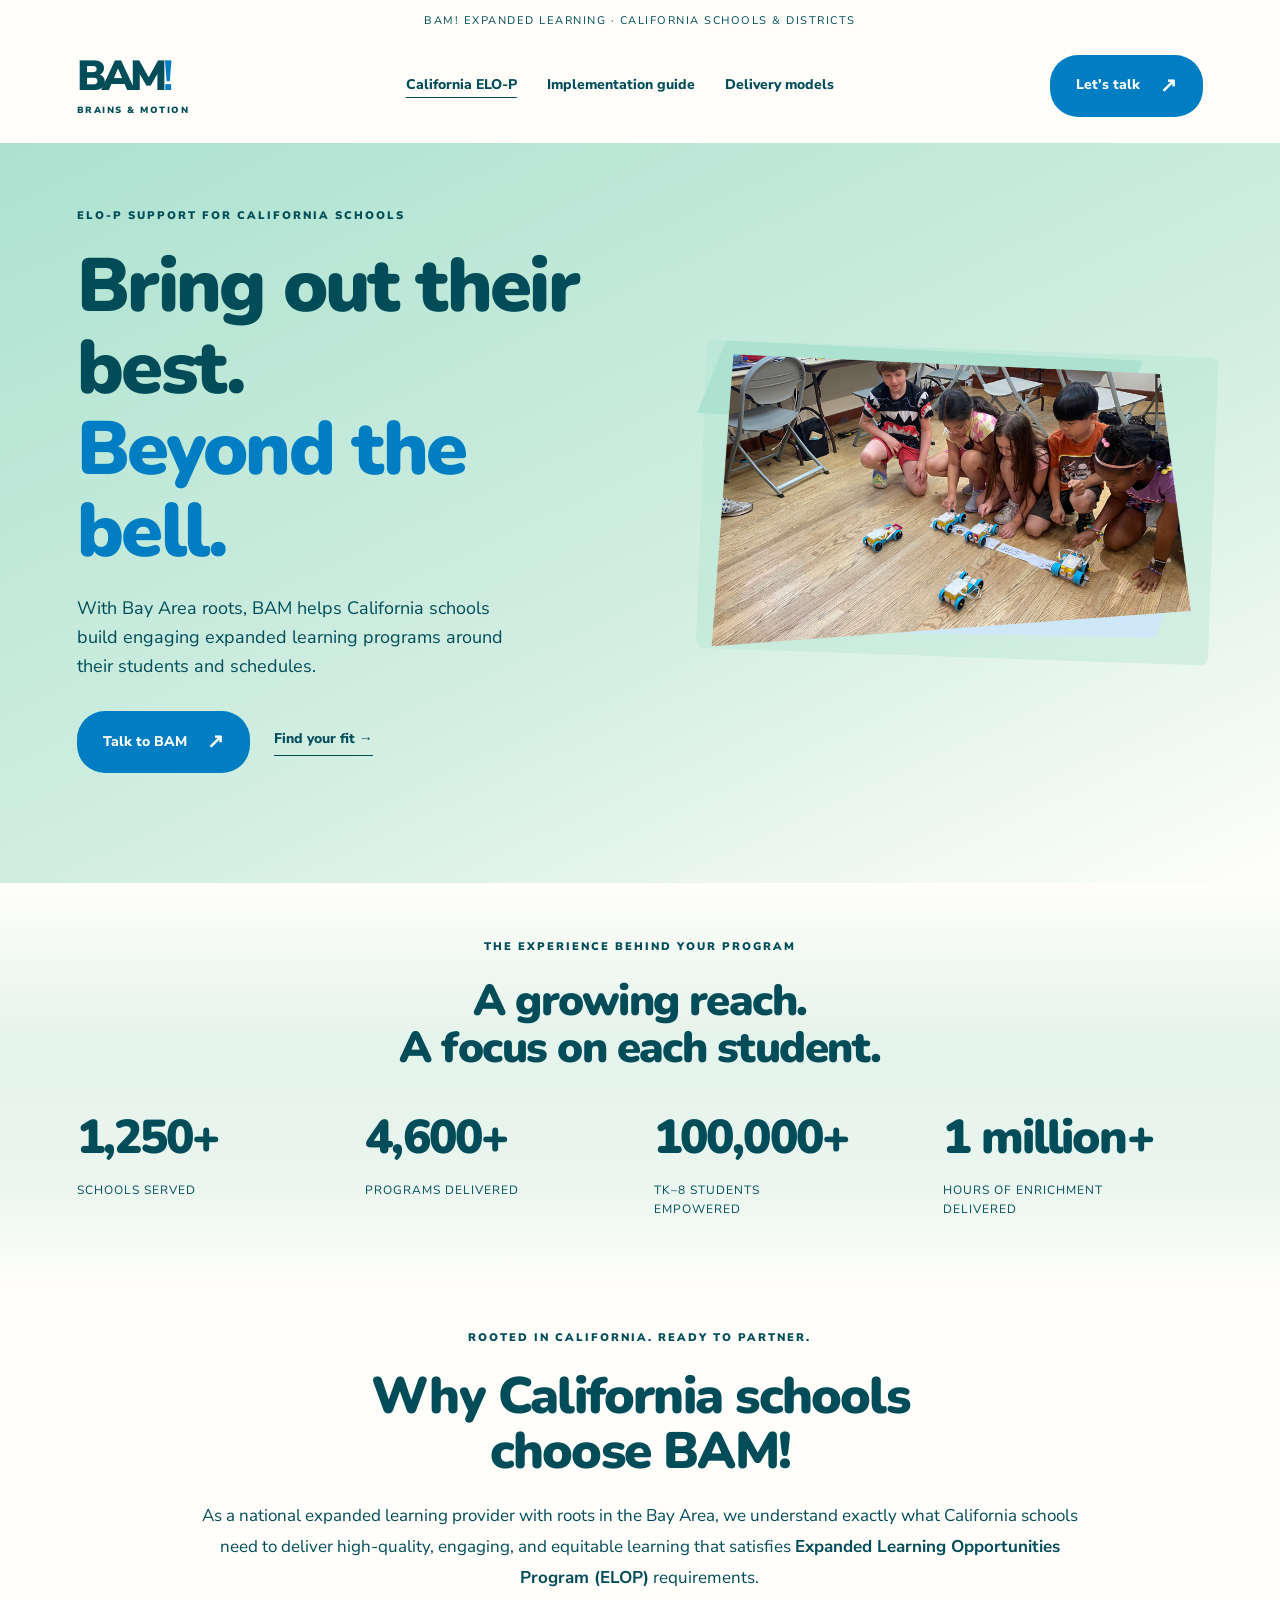
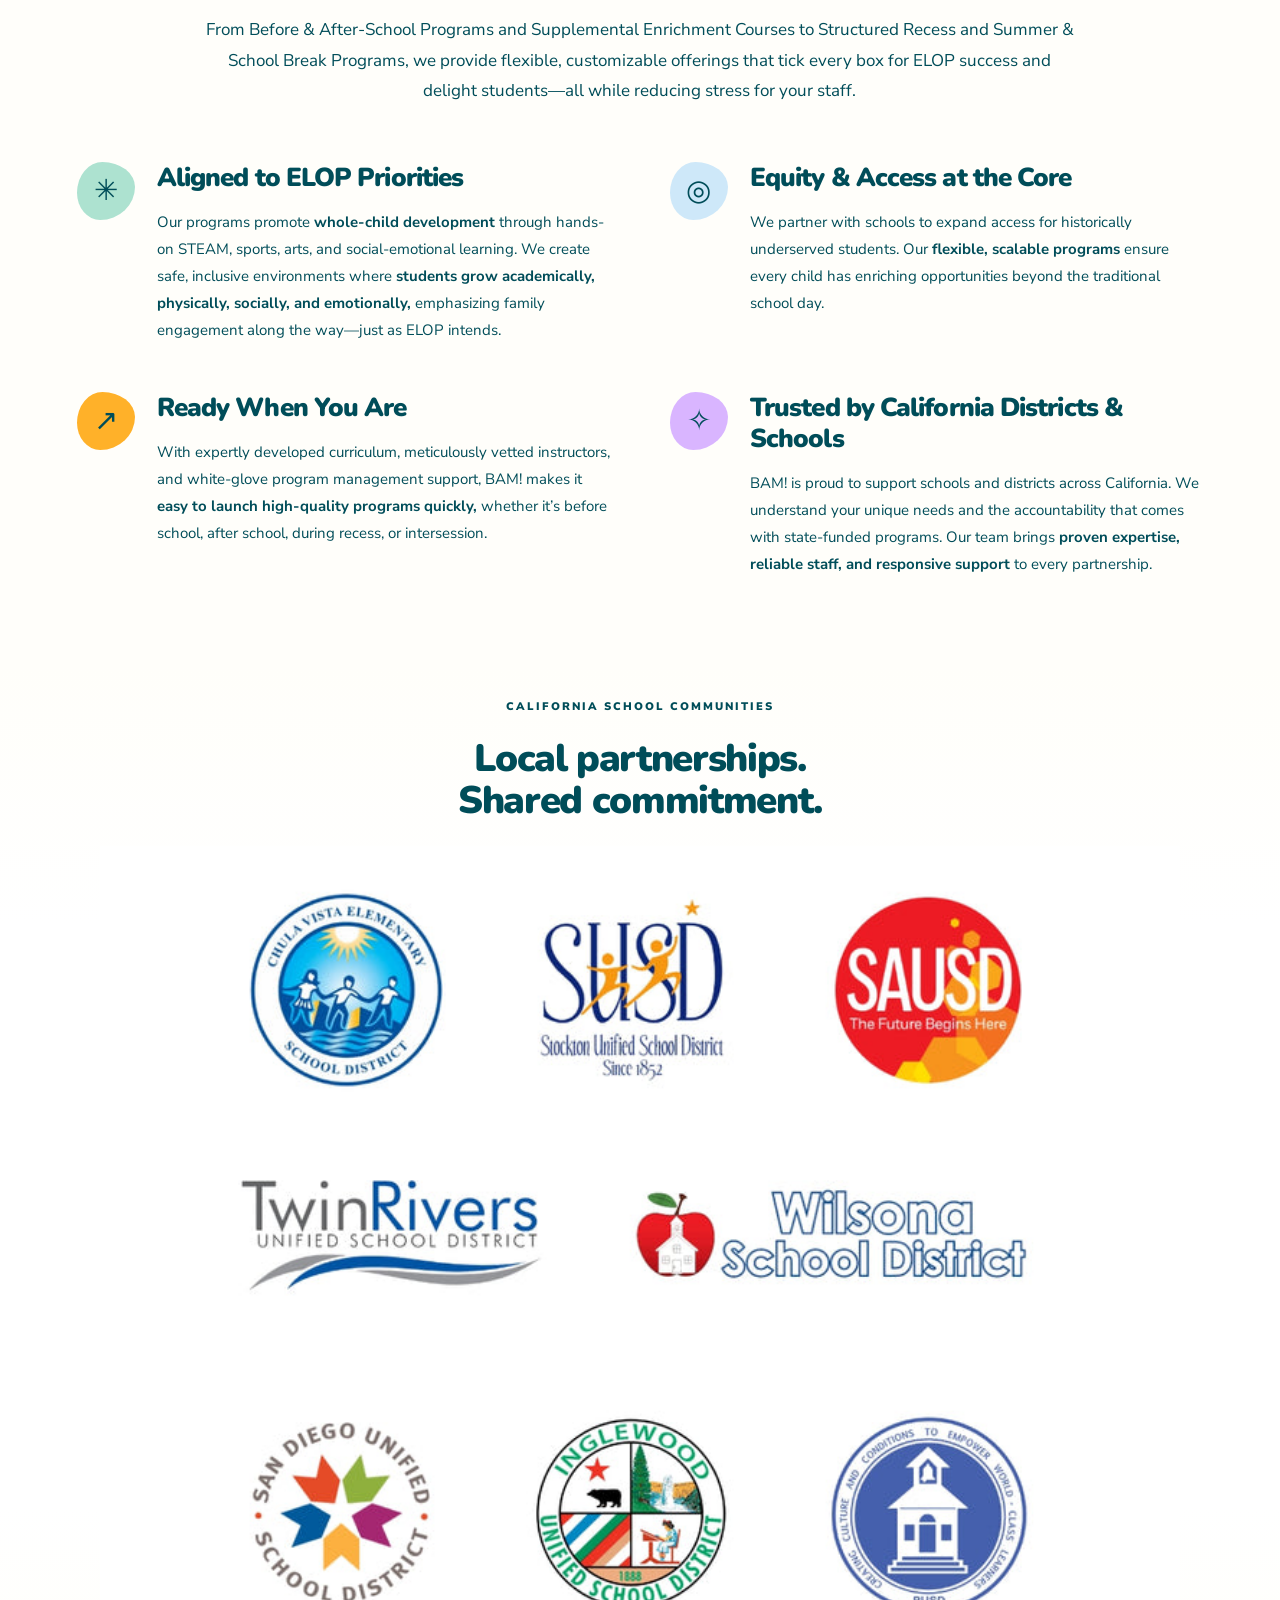
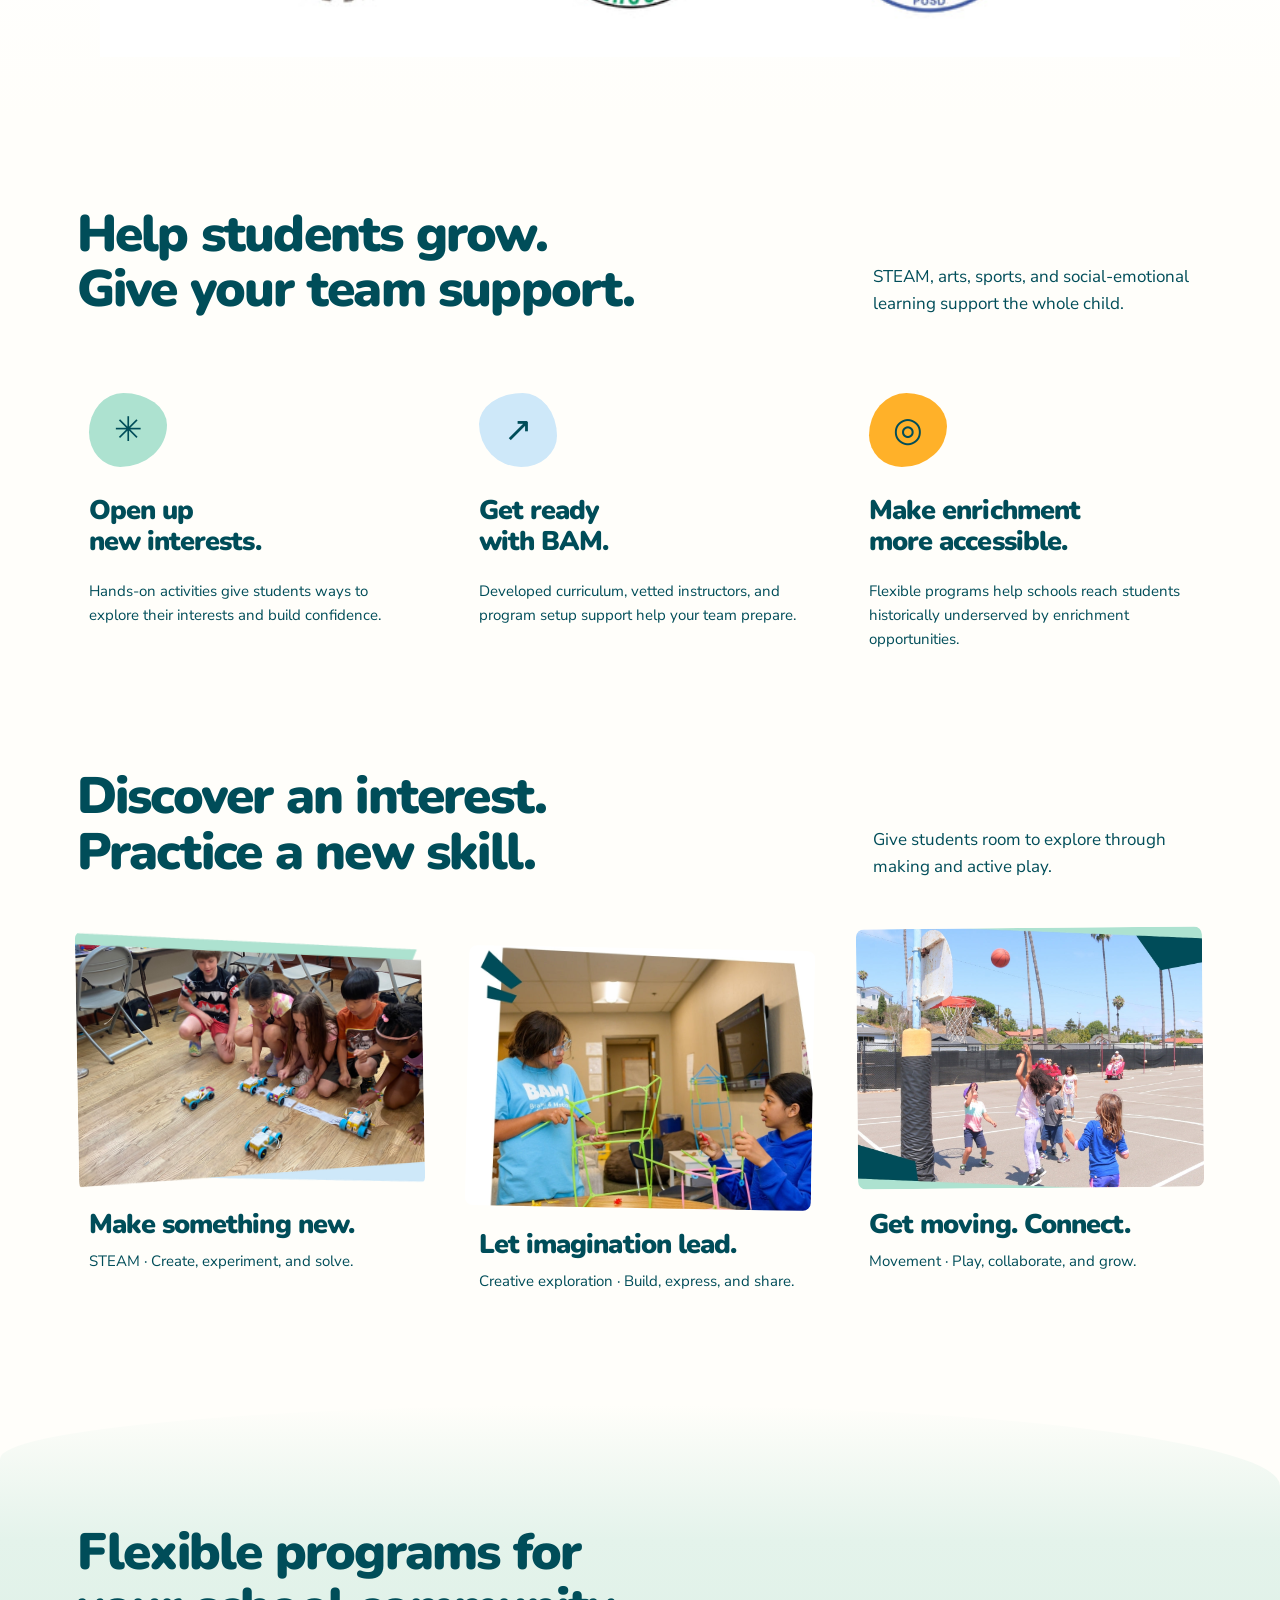
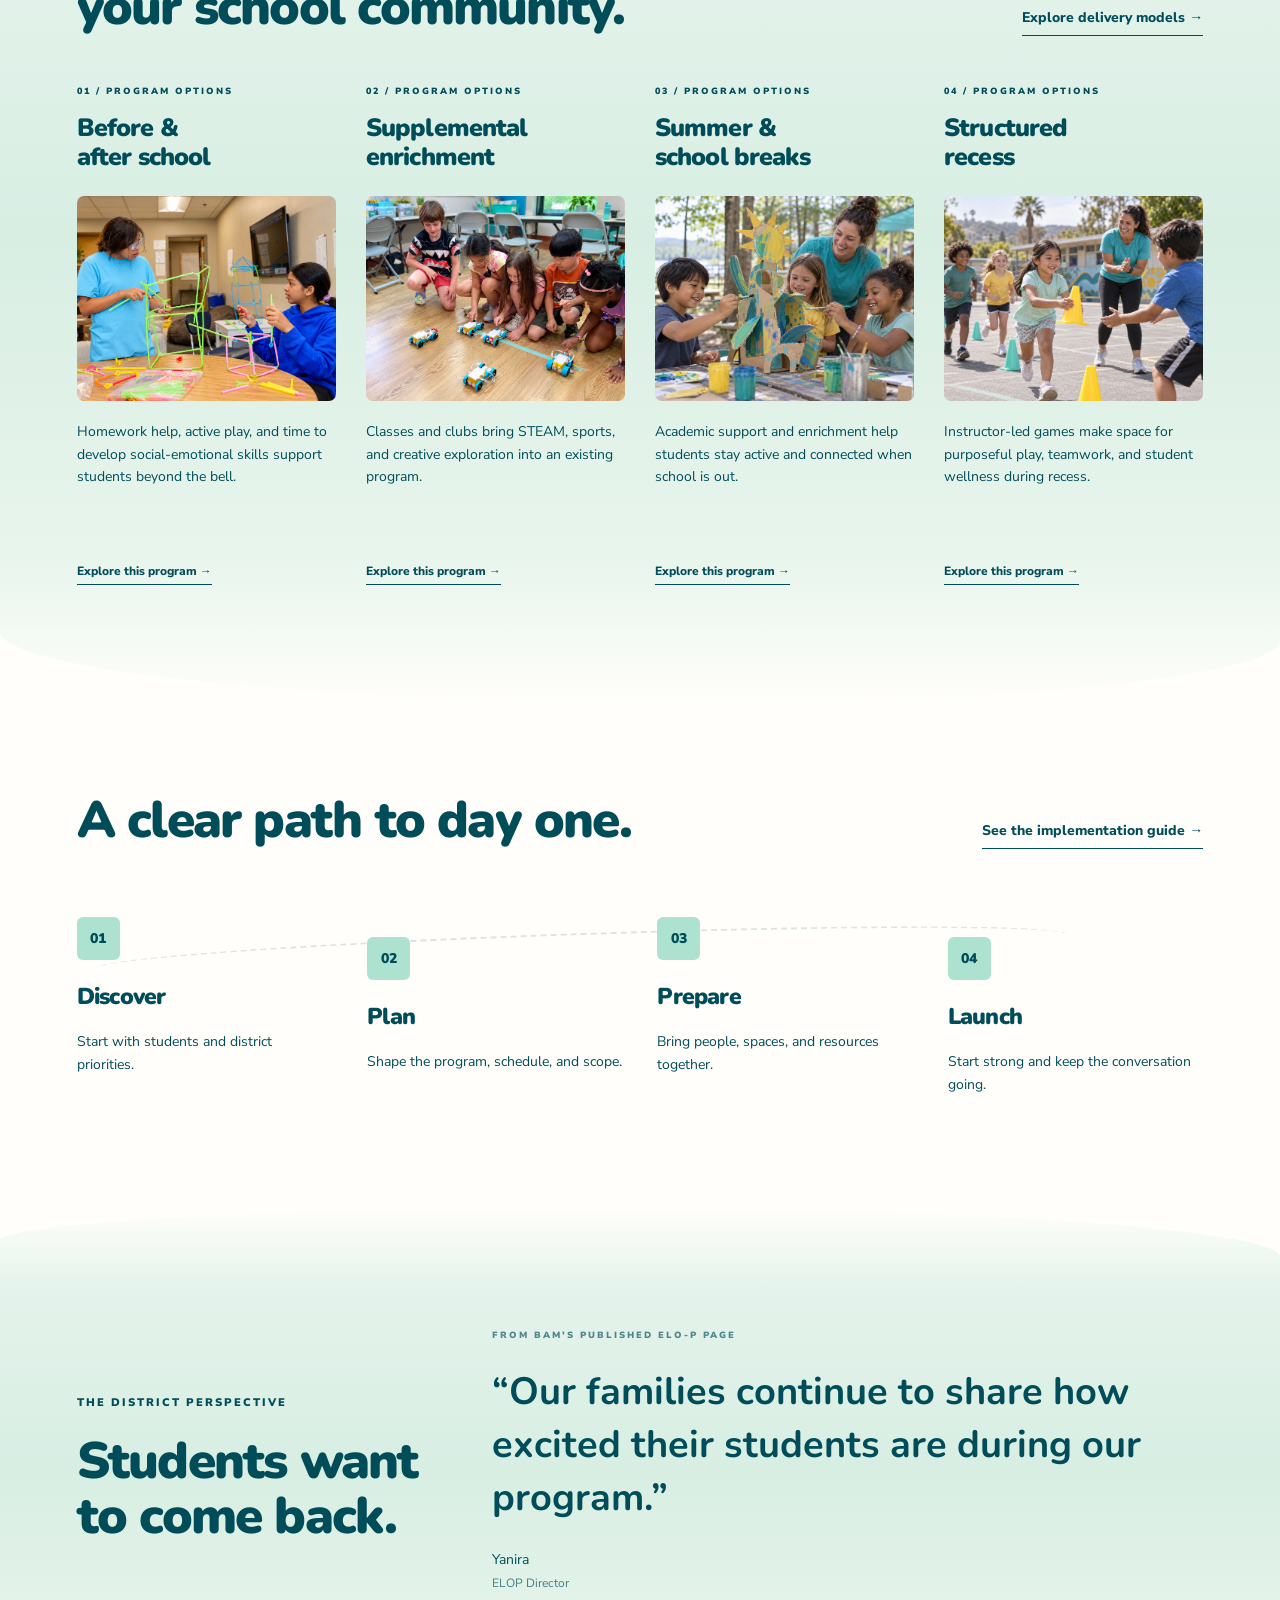
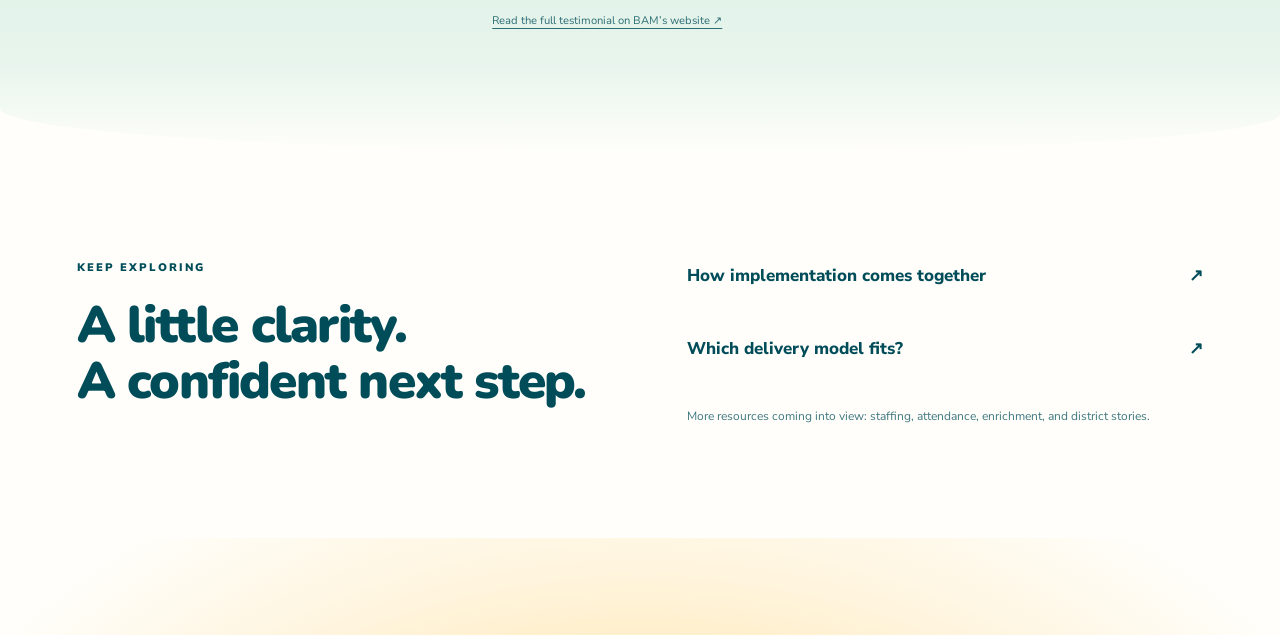
==== index.html @ 9093238d "first commit" ====
<!doctype html><html lang="en"><head><meta charset="utf-8"><meta name="viewport" content="width=device-width,initial-scale=1"><meta name="description" content="BAM expanded learning website concept for California school and district leaders."><title>California ELO-P | BAM!</title><link rel="stylesheet" href="styles.css"></head><body class="elop-main"><a class="skip" href="#main">Skip to content</a><div class="top">BAM! Expanded learning · California schools & districts</div><header class="header wrap"><a class="logo" href="index.html" aria-label="BAM home">BAM<b>!</b><small>BRAINS & MOTION</small></a><nav aria-label="Main navigation"><a href="index.html" aria-current="page">California ELO-P</a><a href="implementation.html">Implementation guide</a><a href="delivery-models.html">Delivery models</a></nav><a class="btn" href="#contact">Let’s talk</a></header><main id="main"><section class="hero"><div class="wrap split"><div><span class="eyebrow">ELO-P support for California schools</span><h1>Bring out their best.<br><em>Beyond the bell.</em></h1><p>With Bay Area roots, BAM helps California schools build engaging expanded learning programs around their students and schedules.</p><div class="actions"><a class="btn" href="#contact">Talk to BAM</a><a class="textlink" href="delivery-models.html">Find your fit →</a></div></div><div class="art realphoto"><img src="assets/steam.png" alt="Students testing their model vehicles together at a BAM activity" width="900" height="540" fetchpriority="high"><div class="sticker">Curious minds.<br>Active bodies.</div></div></div></section><section class="impact" aria-labelledby="impact-heading"><div class="wrap"><span class="eyebrow">The experience behind your program</span><h2 id="impact-heading">A growing reach.<br>A focus on each student.</h2><div class="impact-grid"><div><strong>1,250+</strong><span>Schools served</span></div><div><strong>4,600+</strong><span>Programs delivered</span></div><div><strong>100,000+</strong><span>TK–8 students empowered</span></div><div><strong>1 million+</strong><span>Hours of enrichment delivered</span></div></div></div></section><section class="why-bam" aria-labelledby="why-bam-heading"><div class="wrap"><div class="why-intro"><span class="eyebrow">Rooted in California. Ready to partner.</span><h2 id="why-bam-heading">Why California schools<br>choose BAM!</h2><p>As a national expanded learning provider with roots in the Bay Area, we understand exactly what California schools need to deliver high-quality, engaging, and equitable learning that satisfies <strong>Expanded Learning Opportunities Program (ELOP)</strong> requirements.</p><p>From Before &amp; After-School Programs and Supplemental Enrichment Courses to Structured Recess and Summer &amp; School Break Programs, we provide flexible, customizable offerings that tick every box for ELOP success and delight students—all while reducing stress for your staff.</p></div><div class="why-grid"><article><span class="why-symbol" aria-hidden="true">✳</span><div><h3>Aligned to ELOP Priorities</h3><p>Our programs promote <strong>whole-child development</strong> through hands-on STEAM, sports, arts, and social-emotional learning. We create safe, inclusive environments where <strong>students grow academically, physically, socially, and emotionally,</strong> emphasizing family engagement along the way—just as ELOP intends.</p></div></article><article><span class="why-symbol" aria-hidden="true">◎</span><div><h3>Equity &amp; Access at the Core</h3><p>We partner with schools to expand access for historically underserved students. Our <strong>flexible, scalable programs</strong> ensure every child has enriching opportunities beyond the traditional school day.</p></div></article><article><span class="why-symbol" aria-hidden="true">↗</span><div><h3>Ready When You Are</h3><p>With expertly developed curriculum, meticulously vetted instructors, and white-glove program management support, BAM! makes it <strong>easy to launch high-quality programs quickly,</strong> whether it’s before school, after school, during recess, or intersession.</p></div></article><article><span class="why-symbol" aria-hidden="true">✧</span><div><h3>Trusted by California Districts &amp; Schools</h3><p>BAM! is proud to support schools and districts across California. We understand your unique needs and the accountability that comes with state-funded programs. Our team brings <strong>proven expertise, reliable staff, and responsive support</strong> to every partnership.</p></div></article></div></div></section><section class="district-proof"><div class="wrap"><span class="eyebrow">California school communities</span><h2>Local partnerships.<br>Shared commitment.</h2><picture><source media="(max-width:600px)" srcset="assets/district-logos-mobile.jpg"><img src="assets/district-logos.jpg" alt="District logos featured by BAM: Twin Rivers, Stockton, Wilsona, Chula Vista, Santa Ana, San Diego, Inglewood, and Fullerton" width="1200" height="300" loading="lazy"></picture></div></section>
<section><div class="wrap"><div class="sectionhead"><h2>Help students grow.<br>Give your team support.</h2><p>STEAM, arts, sports, and social-emotional learning support the whole child.</p></div><div class="grid3"><article class="card mint"><span class="icon">✳</span><h3>Open up<br>new interests.</h3><p>Hands-on activities give students ways to explore their interests and build confidence.</p></article><article class="card ice"><span class="icon">↗</span><h3>Get ready<br>with BAM.</h3><p>Developed curriculum, vetted instructors, and program setup support help your team prepare.</p></article><article class="card butter"><span class="icon">◎</span><h3>Make enrichment<br>more accessible.</h3><p>Flexible programs help schools reach students historically underserved by enrichment opportunities.</p></article></div></div></section>
<section style="padding-top:0"><div class="wrap"><div class="sectionhead"><h2>Discover an interest.<br>Practice a new skill.</h2><p>Give students room to explore through making and active play.</p></div><div class="grid3"><article class="photocard"><div class="photo realphoto"><img src="assets/steam.png" alt="Children exploring engineering with model vehicles" width="900" height="540" loading="lazy"></div><h3>Make something new.</h3><p>STEAM · Create, experiment, and solve.</p></article><article class="photocard"><div class="photo realphoto"><img class="instructor-photo" src="assets/team.jpg" alt="A BAM instructor and student creating colorful structures" width="1000" height="1250" loading="lazy"></div><h3>Let imagination lead.</h3><p>Creative exploration · Build, express, and share.</p></article><article class="photocard"><div class="photo realphoto"><img src="assets/hero.jpg" alt="Children playing basketball together outdoors" width="1180" height="950" loading="lazy"></div><h3>Get moving. Connect.</h3><p>Movement · Play, collaborate, and grow.</p></article></div></div></section>
<section class="dark programs-section"><div class="wrap"><div class="sectionhead"><h2>Flexible programs for<br>your school community.</h2><a class="textlink" href="delivery-models.html">Explore delivery models →</a></div><div class="program-grid"><article class="program-column"><span class="eyebrow">01 / Program options</span><h3>Before &<br>after school</h3><div class="program-image"><img src="assets/program-mentoring-ai.png" alt="Illustrative AI-edited image of an instructor supporting a student building a structure" width="1448" height="1086" loading="lazy"></div><p>Homework help, active play, and time to develop social-emotional skills support students beyond the bell.</p><a class="textlink" href="https://www.brains-and-motion.com/pages/before-after-school-programs">Explore this program →</a></article><article class="program-column"><span class="eyebrow">02 / Program options</span><h3>Supplemental<br>enrichment</h3><div class="program-image"><img src="assets/program-discovery-ai.png" alt="Illustrative AI-edited image of children testing model vehicles together" width="1448" height="1086" loading="lazy"></div><p>Classes and clubs bring STEAM, sports, and creative exploration into an existing program.</p><a class="textlink" href="delivery-models.html#enrichment">Explore this program →</a></article><article class="program-column"><span class="eyebrow">03 / Program options</span><h3>Summer &<br>school breaks</h3><div class="program-image"><img src="assets/program-summer-ai.png" alt="AI-generated illustration of children and an instructor creating art at summer camp" width="1448" height="1086" loading="lazy"></div><p>Academic support and enrichment help students stay active and connected when school is out.</p><a class="textlink" href="https://www.brains-and-motion.com/pages/summer-holiday-camps-school-partnerships">Explore this program →</a></article><article class="program-column"><span class="eyebrow">04 / Program options</span><h3>Structured<br>recess</h3><div class="program-image"><img src="assets/program-recess-ai.png" alt="AI-generated illustration of children cooperating in an instructor-led playground relay" width="1448" height="1086" loading="lazy"></div><p>Instructor-led games make space for purposeful play, teamwork, and student wellness during recess.</p><a class="textlink" href="https://www.brains-and-motion.com/pages/structured-recess">Explore this program →</a></article></div></div></section>
<section><div class="wrap"><div class="sectionhead"><h2>A clear path to day one.</h2><a class="textlink" href="implementation.html">See the implementation guide →</a></div><div class="road"><div><span class="number">01</span><h3>Discover</h3><p>Start with students and district priorities.</p></div><div><span class="number">02</span><h3>Plan</h3><p>Shape the program, schedule, and scope.</p></div><div><span class="number">03</span><h3>Prepare</h3><p>Bring people, spaces, and resources together.</p></div><div><span class="number">04</span><h3>Launch</h3><p>Start strong and keep the conversation going.</p></div></div></div></section><section class="dark"><div class="wrap quote"><div><span class="eyebrow">The district perspective</span><h2>Students want<br>to come back.</h2></div><div class="quote-preview"><span class="eyebrow">From BAM’s published ELO-P page</span><blockquote>“Our families continue to share how excited their students are during our program.”</blockquote><div class="quote-person"><p>Yanira<br><span class="placeholder">ELOP Director</span></p></div><a class="source-link" href="https://www.brains-and-motion.com/pages/elop-support-for-california-districts-schools">Read the full testimonial on BAM’s website ↗</a></div></div></section><section><div class="wrap split"><div><span class="eyebrow">Keep exploring</span><h2>A little clarity.<br>A confident next step.</h2></div><div class="resources"><a href="implementation.html">How implementation comes together</a><a href="delivery-models.html">Which delivery model fits?</a><p class="smallnote">More resources coming into view: staffing, attendance, enrichment, and district stories.</p></div></div></section><section class="cta" id="contact"><div class="wrap"><span class="eyebrow">Let’s build it together</span><h2>Bring your ELO-P<br>goals to life.</h2><p>Talk with BAM about a program for your school community.</p><a class="btn" href="https://www.brains-and-motion.com/pages/contact">Connect with BAM</a></div></section></main><footer class="footer wrap"><a class="logo" href="index.html">BAM<b>!</b><small>BRAINS & MOTION</small></a><p>Design concept · September 2026</p><a class="textlink" href="index.html">Explore California ELO-P</a></footer></body></html>
---- styles.css ----
@import url('https://fonts.googleapis.com/css2?family=Nunito:wght@400;600;700;800;900&family=Nunito+Sans:wght@400;600;700;800&display=swap');
:root{--teal:#004d59;--yellow:#ffb129;--blue:#007ec3;--mint:#ade2d0;--ice:#cee8f9;--paper:#fcfcf7}*{box-sizing:border-box}html{scroll-behavior:smooth}body{margin:0;background:var(--paper);color:var(--teal);font:17px/1.6 'Nunito Sans',sans-serif}a{color:inherit;text-decoration:none}button{font:inherit}h1,h2,h3,h4{font-family:Nunito,sans-serif;line-height:1.08;margin:0 0 22px;font-weight:900;letter-spacing:-.035em}h1{font-size:clamp(48px,5.9vw,82px)}h2{font-size:clamp(34px,4vw,54px)}h3{font-size:27px}p{margin:0 0 22px}nav{display:flex;gap:30px;align-items:center}nav a{font-size:14px;font-weight:800}nav a[aria-current=page]{text-decoration:underline;text-underline-offset:8px}.wrap{width:min(1180px,88%);margin:auto}.top{background:var(--teal);color:white;text-align:center;padding:7px;font-size:11px;letter-spacing:1.5px;text-transform:uppercase}.header{padding:23px 0;display:flex;align-items:center;justify-content:space-between;gap:25px}.logo{font-size:42px;font-weight:900;letter-spacing:-4px;line-height:1}.logo b{color:var(--blue)}.logo small{display:block;font-size:9px;letter-spacing:1.5px;margin-top:8px}.btn{display:inline-flex;align-items:center;justify-content:center;gap:20px;background:var(--blue);color:white;padding:15px 24px;border-radius:8px;font-size:14px;font-weight:800;min-height:50px}.btn:after{content:'↗';font-size:20px}.btn.yellow{background:var(--yellow);color:var(--teal)}.textlink{font-size:14px;font-weight:800;border-bottom:1px solid;padding-bottom:5px}.actions{display:flex;flex-wrap:wrap;align-items:center;gap:24px;margin-top:30px}.eyebrow{text-transform:uppercase;font-size:11px;letter-spacing:2px;font-weight:900;margin-bottom:22px;display:block}.hero{padding:64px 0 72px;background:var(--mint);overflow:hidden}.split{display:grid;grid-template-columns:1.05fr 1fr;gap:68px;align-items:center}.hero p{max-width:430px;font-size:18px}.hero h1 em{font-style:normal;color:var(--blue)}.art{position:relative;background:var(--ice);min-height:445px;border-radius:140px 140px 25px 25px;display:flex;align-items:center;justify-content:center;overflow:hidden}.art svg{width:95%;height:auto}.artlabel{position:absolute;bottom:18px;left:20px;background:white;padding:7px 13px;border-radius:6px;font-size:10px;letter-spacing:1px;text-transform:uppercase}.sticker{position:absolute;right:8px;top:18px;background:var(--yellow);width:110px;height:110px;border-radius:50%;display:grid;place-content:center;text-align:center;font-size:14px;font-weight:900;line-height:1.2;transform:rotate(12deg);border:2px dashed var(--teal)}section{padding:85px 0}.intro{max-width:650px}.intro p{max-width:570px}.sectionhead{display:flex;justify-content:space-between;gap:50px;align-items:end;margin-bottom:38px}.sectionhead h2{max-width:660px;margin:0}.sectionhead p{max-width:330px;margin:0}.trust{padding:27px 0;border-bottom:1px solid #004d5920}.trust .wrap{display:flex;align-items:center;justify-content:space-between;gap:25px}.trust span{font-size:11px;text-transform:uppercase;letter-spacing:1px}.trust b{font-size:16px;opacity:.5}.grid3{display:grid;grid-template-columns:repeat(3,1fr);gap:24px}.card{padding:32px;border-radius:18px;background:white}.card p{font-size:15px}.card p:last-child{margin-bottom:0}.mint{background:var(--mint)}.ice{background:var(--ice)}.butter{background:#fff0c8}.icon{font-size:38px;margin-bottom:30px;display:block}.number{font:900 14px Nunito;display:inline-grid;place-content:center;width:36px;height:36px;background:var(--teal);color:white;border-radius:50%;margin-bottom:25px}.photo{height:245px;border-radius:15px;background:var(--mint);position:relative;display:grid;place-content:center;overflow:hidden}.photo .shape{font-size:105px;line-height:1;color:var(--teal);transform:rotate(-12deg)}.photo span{position:absolute;bottom:14px;left:18px;font-size:10px;text-transform:uppercase;letter-spacing:1px}.photocard h3{margin:22px 0 10px}.photocard p{font-size:15px}.dark{background:var(--teal);color:white}.dark .eyebrow{color:var(--mint)}.dark .card{background:#ffffff0d;border:1px solid #ffffff30}.dark .textlink{color:var(--yellow)}.road{display:grid;grid-template-columns:repeat(4,1fr);gap:25px;border-top:1px solid #004d5940;padding-top:30px}.road h3{font-size:23px}.road p{font-size:14px}.quote{display:grid;grid-template-columns:1fr 2fr;gap:60px;align-items:start}.quote blockquote{font:700 32px/1.3 Nunito;margin:0 0 24px}.placeholder{font-size:12px;opacity:.7}.resources a{display:block;border-top:1px solid #004d5930;padding:24px 0;font-weight:800;display:flex;justify-content:space-between}.resources a:after{content:'↗'}.cta{background:var(--yellow);text-align:center}.cta h2{max-width:700px;margin:0 auto 20px}.cta p{max-width:560px;margin:0 auto 25px}.footer{padding:40px 0;display:flex;justify-content:space-between;align-items:center;gap:30px}.footer p{font-size:11px;max-width:330px;margin:0}.subhero{background:var(--ice)}.breadcrumb{font-size:12px;margin-bottom:38px}.guideboard{background:var(--teal);color:white;padding:35px;border-radius:20px;transform:rotate(2deg);box-shadow:12px 12px 0 #004d5910}.guideboard h3{font-size:30px}.guideboard div{padding:15px 0;border-bottom:1px solid #ffffff30;display:flex;gap:20px;align-items:center}.guideboard b{color:var(--yellow)}.step{display:grid;grid-template-columns:70px 1fr 1fr;gap:25px;padding:32px 0;border-top:1px solid #004d5930}.step h3{margin:0}.step p{font-size:15px;margin:0}.step .number{background:var(--blue)}.smallnote{font-size:12px;margin-top:24px;opacity:.75}.schedule{display:grid;grid-template-columns:repeat(4,1fr);gap:8px;margin-top:35px}.schedule div{padding:25px 18px;border-radius:10px;background:white;font-weight:800}.schedule small{font-size:10px;text-transform:uppercase;display:block;margin-bottom:15px}.tablewrap{overflow:auto}table{width:100%;border-collapse:collapse;min-width:640px;font-size:14px}th,td{text-align:left;padding:22px 18px;border-bottom:1px solid #004d5925;vertical-align:top}th{background:var(--teal);color:white}td:first-child{font-weight:800;width:20%}tbody tr:nth-child(even){background:#ade2d025}details{border-bottom:1px solid #004d5930;padding:22px 0}summary{font-weight:800;cursor:pointer}details p{margin:15px 0 0;font-size:15px}.skip{position:absolute;top:-80px}.skip:focus{top:0;background:white;padding:15px;z-index:5}:focus-visible{outline:3px solid #8359a5;outline-offset:5px}.modelhero{background:#fff0c8}.modelstack{display:grid;gap:12px;transform:rotate(-3deg)}.modelstack a{display:flex;align-items:center;gap:22px;padding:28px;border-radius:15px;background:var(--teal);color:white;font:800 23px Nunito}.modelstack a:nth-child(2){margin-left:35px;background:var(--blue)}.modelstack a:nth-child(3){margin-left:65px;background:var(--mint);color:var(--teal)}.modelstack span{font-size:32px}.tag{font-size:10px;text-transform:uppercase;letter-spacing:1px;border:1px solid #004d5930;display:inline-block;padding:5px 10px;border-radius:20px;margin-bottom:20px}@media(max-width:800px){.header{flex-wrap:wrap}.header nav{width:100%;gap:20px;overflow:auto;padding-bottom:8px}.header>.btn{display:none}nav a{white-space:nowrap}.split{grid-template-columns:1fr;gap:40px}.hero{padding:35px 0 45px}.art{min-height:340px;max-width:500px;width:100%;margin:auto}.grid3{grid-template-columns:1fr}.sectionhead{display:block}.sectionhead p{margin-top:20px}.road,.schedule{grid-template-columns:1fr 1fr}.quote{grid-template-columns:1fr;gap:20px}.trust .wrap{flex-wrap:wrap;justify-content:center}.trust span{width:100%;text-align:center}.trust b{font-size:13px}.step{grid-template-columns:45px 1fr}.step p{grid-column:2}.footer{flex-direction:column;align-items:start}.hero h1{font-size:52px}section{padding:55px 0}.modelstack a{font-size:20px;padding:22px}.modelstack a:nth-child(3){margin-left:25px}.guideboard{transform:none}.wrap{width:88%}}@media(prefers-reduced-motion:reduce){html{scroll-behavior:auto}}
/* Softer page rhythm: open content, organic edges, and blended color. */
:root{--paper:#fffefa}
.top{background:transparent;color:var(--teal);border-bottom:0;padding-top:12px}
.header{padding-top:18px;padding-bottom:26px}
.hero{position:relative;background:linear-gradient(155deg,#ade2d0 0%,#d1eee1 57%,#fffefa 100%);padding-bottom:110px}
.hero.subhero{background:linear-gradient(150deg,#cee8f9 0%,#e4f2fa 58%,#fffefa 100%)}
.hero.modelhero{background:linear-gradient(150deg,#ffe4a7 0%,#fff3d6 55%,#fffefa 100%)}
.art{border-radius:47% 53% 42% 58% / 44% 38% 62% 56%;background:#cee8f9b3;overflow:visible}
.art svg{border-radius:inherit}
.artlabel{left:32px;bottom:8px;border-radius:20px;background:#fffefac9;backdrop-filter:blur(8px)}
.sticker{border:0;right:-5px;top:8px;border-radius:48% 52% 43% 57% / 58% 43% 57% 42%;box-shadow:none}
.trust{border:0;padding:0 0 28px;margin-top:-28px;position:relative}
section{padding:90px 0}
.sectionhead{margin-bottom:48px}
.grid3{gap:44px}
.card{position:relative;background:transparent;padding:28px 12px;border:0;border-radius:0}
.card.mint,.card.ice,.card.butter{background:transparent}
.card .icon{display:inline-grid;place-content:center;width:78px;height:74px;border-radius:44% 56% 60% 40% / 53% 43% 57% 47%;margin-bottom:28px;background:var(--mint)}
.card.ice .icon{background:var(--ice)}
.card.butter .icon{background:#ffe4a7}
.card h3{line-height:1.15}
.card .tag{border:0;background:#ade2d05c;border-radius:46% 54% 48% 52% / 42% 45% 55% 58%;padding:12px 18px;letter-spacing:1.3px}
.card.ice .tag{background:#cee8f97d}
.card.butter .tag{background:#ffe4a780}
.photo{height:260px;border-radius:48% 52% 38% 62% / 46% 40% 60% 54%}
.photocard:nth-child(2){padding-top:40px}
.photocard:nth-child(2) .photo{border-radius:39% 61% 54% 46% / 53% 42% 58% 47%}
.photocard:nth-child(3) .photo{border-radius:56% 44% 45% 55% / 38% 57% 43% 62%}
.photo span{left:0;bottom:22px;width:100%;text-align:center;font-size:9px}
.photocard h3,.photocard p{padding-left:12px;padding-right:12px}
.dark{position:relative;isolation:isolate;background:transparent;color:var(--teal);padding:120px 0}
.dark:before{content:'';position:absolute;z-index:-1;inset:0;background:linear-gradient(180deg,#fffefa 0%,#e4f3eb 15%,#d8eee3 48%,#e8f5ed 84%,#fffefa 100%);border-radius:48% 52% 45% 55% / 6% 9% 7% 8%}
.dark .eyebrow{color:var(--teal)}
.dark .card{background:transparent;border:0;padding:20px 12px}
.dark .textlink{color:var(--teal)}
.road{border:0;position:relative;gap:35px;padding-top:20px}
.road:before{content:'';position:absolute;left:18px;right:12%;top:36px;height:35px;border-top:2px dashed #004d5925;border-radius:50%;z-index:-1;transform:rotate(-2deg)}
.road>div:nth-child(even){padding-top:20px}
.number{background:var(--mint);color:var(--teal);border-radius:45% 55% 48% 52% / 53% 46% 54% 47%;width:43px;height:43px}
.quote{align-items:center}
.quote blockquote{font-size:clamp(26px,3vw,38px);line-height:1.4}
.resources a{border:0;padding:20px 0}
.resources a+a{margin-top:6px}
.cta{background:radial-gradient(ellipse at 50% 100%,#ffd073 0%,#ffe6af 40%,#fff5df 67%,#fffefa 90%);padding:110px 0 85px}
.footer{padding:45px 0 55px}
section.mint{position:relative;background:linear-gradient(180deg,#fffefa,#e2f3e9 20%,#d8eee3 55%,#e8f5ee 80%,#fffefa);padding:110px 0}
.guideboard{background:transparent;color:var(--teal);box-shadow:none;position:relative;isolation:isolate;padding:45px 40px}
.guideboard:before{content:'';position:absolute;inset:-5px -15px;z-index:-1;background:#ffffff80;border-radius:45% 55% 38% 62% / 20% 25% 75% 80%;transform:rotate(-5deg)}
.guideboard div{border:0;padding:13px 0}
.guideboard b{color:var(--blue)}
.step{border:0;padding:35px 0;position:relative}
.step:not(:last-of-type):before{content:'';position:absolute;left:21px;top:84px;bottom:-15px;border-left:2px dashed #007ec325}
.step .number{background:var(--ice);color:var(--teal)}
.schedule{gap:18px}
.schedule div{border-radius:42% 58% 49% 51% / 24% 31% 69% 76%;padding:35px 25px}
.schedule div:nth-child(even){transform:translateY(15px)}
.modelstack{gap:20px;position:relative;padding:15px 0}
.modelstack a{border-radius:60px 95px 85px 55px;background:#004d59;box-shadow:none}
.modelstack a:nth-child(2){border-radius:85px 55px 70px 95px}
.modelstack a:nth-child(3){border-radius:60px 95px 65px 85px}
.tablewrap{padding:12px 0}
thead th{background:transparent;color:var(--teal);border-bottom:2px solid #ade2d0;padding-top:10px;font-size:15px}
tbody th{background:transparent;color:var(--teal)}
th,td{border-bottom:1px solid #004d5912}
tbody tr:nth-child(even){background:#ade2d015}
details{border-bottom:1px solid #004d5918}
.btn{border-radius:28px;padding-left:26px;padding-right:26px}
@media(max-width:800px){
.hero{padding-bottom:75px}.trust{margin-top:-5px}.grid3{gap:18px}.card{padding:22px 6px}.sectionhead{margin-bottom:25px}.photocard:nth-child(2){padding-top:0}.photocard{max-width:500px;width:100%;margin:auto}.photo{height:275px}.art{width:94%}.artlabel{font-size:9px}.dark,section.mint{padding:75px 0}section{padding:60px 0}.dark:before{border-radius:0}.road:before{display:none}.road>div:nth-child(even){padding-top:0}.guideboard{padding:35px 20px}.guideboard:before{inset:0}.modelstack a{padding:24px 22px}.schedule{gap:12px}.schedule div{padding:28px 18px}.schedule div:nth-child(even){transform:none}.cta{padding:85px 0 65px}.step:before{display:none}
}

/* Real photography for the client-facing concept. */
.realphoto img{display:block;width:100%;height:100%;object-fit:cover}
.art.realphoto{min-height:0;height:450px;background:transparent;isolation:isolate}
.art.realphoto:before{content:'';position:absolute;inset:-22px -16px;z-index:-1;background:#cee8f975;border-radius:47% 53% 42% 58% / 44% 38% 62% 56%;transform:rotate(9deg)}
.art.realphoto img{border-radius:45% 55% 43% 57% / 37% 38% 62% 63%;object-position:center;}
.photo.realphoto{display:block;background:transparent}
.photo.realphoto img{object-position:center}
.photo.realphoto .instructor-photo{height:200%;max-width:none;object-fit:cover;object-position:center top;transform:translateY(-3%)}
.modelvisual{position:relative;padding-bottom:25px}
.modelvisual>img{display:block;width:100%;height:280px;object-fit:cover;object-position:center 60%;border-radius:45% 55% 43% 57% / 40% 42% 58% 60%}
.modelvisual .modelstack{margin-top:-35px;gap:10px;padding:0 10px}
.modelvisual .modelstack a{font-size:18px;padding:15px 22px}
.modelvisual .modelstack span{font-size:24px}
.wide-photo{margin:35px 0 30px;max-width:860px}
.wide-photo img{width:100%;height:360px;object-fit:cover;object-position:center 58%;display:block;border-radius:42% 58% 35% 65% / 15% 20% 15% 20%}
.wide-photo figcaption{font-size:12px;margin-top:16px;opacity:.8}
.quote-person{display:flex;align-items:center;gap:18px;margin-top:25px}.quote-person p{margin:0;font-size:14px}
.portrait-placeholder{background:#004d5910;border-radius:50%;width:52px;height:52px;display:grid;place-content:center;color:#004d5930;font-size:25px}
.quote-preview>.eyebrow{font-size:9px;opacity:.65}
@media(max-width:800px){.art.realphoto{height:330px}.modelvisual>img{height:270px}.wide-photo img{height:260px}.art.realphoto:before{inset:-10px}.modelvisual .modelstack a{font-size:17px}.quote blockquote{font-size:27px}}

.source-link{display:inline-block;font-size:11px;margin-top:18px;text-decoration:underline;text-underline-offset:4px;opacity:.8}

/* BAM refinement: restrained framing, soft section transitions retained. */
.art.realphoto{height:auto;min-height:0;transform:rotate(-1deg)}
.art.realphoto:before{inset:14px -10px -12px 14px;border-radius:8px;background:#ade2d060;transform:rotate(3deg)}
.art.realphoto img{height:auto;border-radius:6px;object-fit:contain}
.art .sticker{display:none}
.photo,.photocard:nth-child(2) .photo,.photocard:nth-child(3) .photo{border-radius:8px}
.photocard:nth-child(2){padding-top:20px}
.photo.realphoto{transform:rotate(-1deg)}
.photocard:nth-child(2) .photo{transform:rotate(1deg)}
.photocard:nth-child(3) .photo{transform:rotate(-.5deg)}
.card .icon{background:transparent!important;border-radius:0;width:auto;height:auto;font-size:32px;display:block}
.card .tag,.card.ice .tag,.card.butter .tag{background:transparent;border-radius:0;padding:0 0 10px;border-bottom:3px solid var(--mint)}
.card.ice .tag{border-bottom-color:var(--blue)}
.card.butter .tag{border-bottom-color:var(--yellow)}
.number{border-radius:6px}
.guideboard{transform:none}
.guideboard:before{border-radius:8px;transform:rotate(-2deg);background:#ffffff65;inset:0}
.schedule div{border-radius:6px}
.schedule div:nth-child(even){transform:none}
.modelvisual>img{border-radius:8px;transform:rotate(-1deg)}
.modelvisual .modelstack{transform:none;margin-top:18px;padding:0;gap:4px}
.modelstack a,.modelstack a:nth-child(2),.modelstack a:nth-child(3){border-radius:0;margin-left:0;background:transparent;color:var(--teal);padding:15px 0}
.modelstack a span{font-size:16px;color:var(--blue)}
.wide-photo img{border-radius:8px}
@media(max-width:800px){.art.realphoto{height:auto}.photocard:nth-child(2){padding-top:0}.modelvisual .modelstack a{padding:12px 0}.guideboard:before{transform:none}}

/* Original BAM proof points in an open, responsive layout. */
.impact{padding:55px 0 65px;background:linear-gradient(180deg,#fffefa,#e4f3eb 40%,#eaf6ef 75%,#fffefa)}
.impact h2{font-size:clamp(30px,3.4vw,44px);margin-bottom:40px}
.impact-grid{display:grid;grid-template-columns:repeat(4,1fr);gap:28px}
.impact-grid strong{display:block;font:900 clamp(32px,3.7vw,51px)/1.15 Nunito,sans-serif;letter-spacing:-.04em;margin-bottom:15px}
.impact-grid span{font-size:12px;text-transform:uppercase;letter-spacing:1px;display:block;max-width:180px}
.impact .smallnote{font-size:10px}.impact .textlink{font-size:10px;border:0;text-decoration:underline}
.district-proof{padding:35px 0 60px;text-align:center;background:linear-gradient(#fffefa,#fff 25%,#fff 80%,#fffefa)}
.district-proof h2{font-size:clamp(30px,3vw,42px)}
.district-proof picture{display:block;max-width:1080px;margin:25px auto 0}
.district-proof img{width:100%;height:auto;display:block}.district-proof .smallnote{font-size:10px;margin-top:10px}
.program-grid{display:grid;grid-template-columns:repeat(4,minmax(0,1fr));gap:30px}
.program-column h3{font-size:25px;min-height:60px;line-height:1.15}
.program-column .eyebrow{font-size:9px;margin-bottom:16px}
.program-image{height:205px;overflow:hidden;border-radius:7px;margin:20px 0;background:var(--mint)}
.program-image img{width:100%;height:100%;object-fit:cover;display:block}
.program-column:nth-child(2) .program-image img{height:200%;object-position:top;transform:translateY(-3%)}
.program-column:nth-child(4) .program-image img{object-position:65% center}
.program-column p{font-size:14px;min-height:115px;margin-bottom:20px}
.program-column .textlink{font-size:12px}
@media(max-width:900px){.program-grid{grid-template-columns:1fr 1fr;gap:35px}.program-column p{min-height:0}.impact-grid{grid-template-columns:1fr 1fr;gap:35px}.program-column h3{min-height:0}}
@media(max-width:500px){.program-grid{grid-template-columns:1fr}.program-image{height:250px}.impact-grid strong{font-size:34px}.impact-grid span{font-size:10px}.district-proof{padding-bottom:30px}.program-column h3 br{display:none}.program-column h3{line-height:1.2}.program-column h3 br:after{content:' '}}

/* Main-page presentation refinements. */
.elop-main .impact>.wrap>.eyebrow,.elop-main .impact h2{text-align:center}
.elop-main .card .icon{display:inline-grid;place-content:center;width:78px;height:74px;border-radius:44% 56% 60% 40% / 53% 43% 57% 47%;background:var(--mint)!important;font-size:34px;margin-bottom:28px}
.elop-main .card.ice .icon{background:var(--ice)!important;border-radius:56% 44% 46% 54% / 42% 58% 42% 58%}
.elop-main .card.butter .icon{background:var(--yellow)!important;border-radius:48% 52% 58% 42% / 57% 45% 55% 43%}

.why-bam{padding:45px 0 85px}
.why-intro{max-width:880px;margin:0 auto 55px;text-align:center}
.why-intro p{font-size:17px;line-height:1.8}
.why-grid{display:grid;grid-template-columns:1fr 1fr;gap:48px 60px}
.why-grid article{display:flex;gap:22px;align-items:flex-start}
.why-grid h3{font-size:26px;line-height:1.2;margin-bottom:16px}
.why-grid p{font-size:15px;line-height:1.8;margin:0}
.why-symbol{flex-shrink:0;display:grid;place-content:center;width:58px;height:58px;font-size:29px;background:var(--mint);border-radius:44% 56% 60% 40% / 53% 43% 57% 47%}
.why-grid article:nth-child(2) .why-symbol{background:var(--ice)}
.why-grid article:nth-child(3) .why-symbol{background:var(--yellow)}
.why-grid article:nth-child(4) .why-symbol{background:#d9b5ff}
@media(max-width:800px){.why-grid{grid-template-columns:1fr;gap:32px}.why-intro{text-align:left;margin-bottom:35px}.why-bam{padding:35px 0 55px}.why-grid article{gap:16px}.why-symbol{width:45px;height:45px;font-size:25px}.why-grid h3{font-size:23px}}

.program-column .program-image img,.program-column:nth-child(2) .program-image img,.program-column:nth-child(4) .program-image img{height:100%;width:100%;object-fit:cover;object-position:center;transform:none}
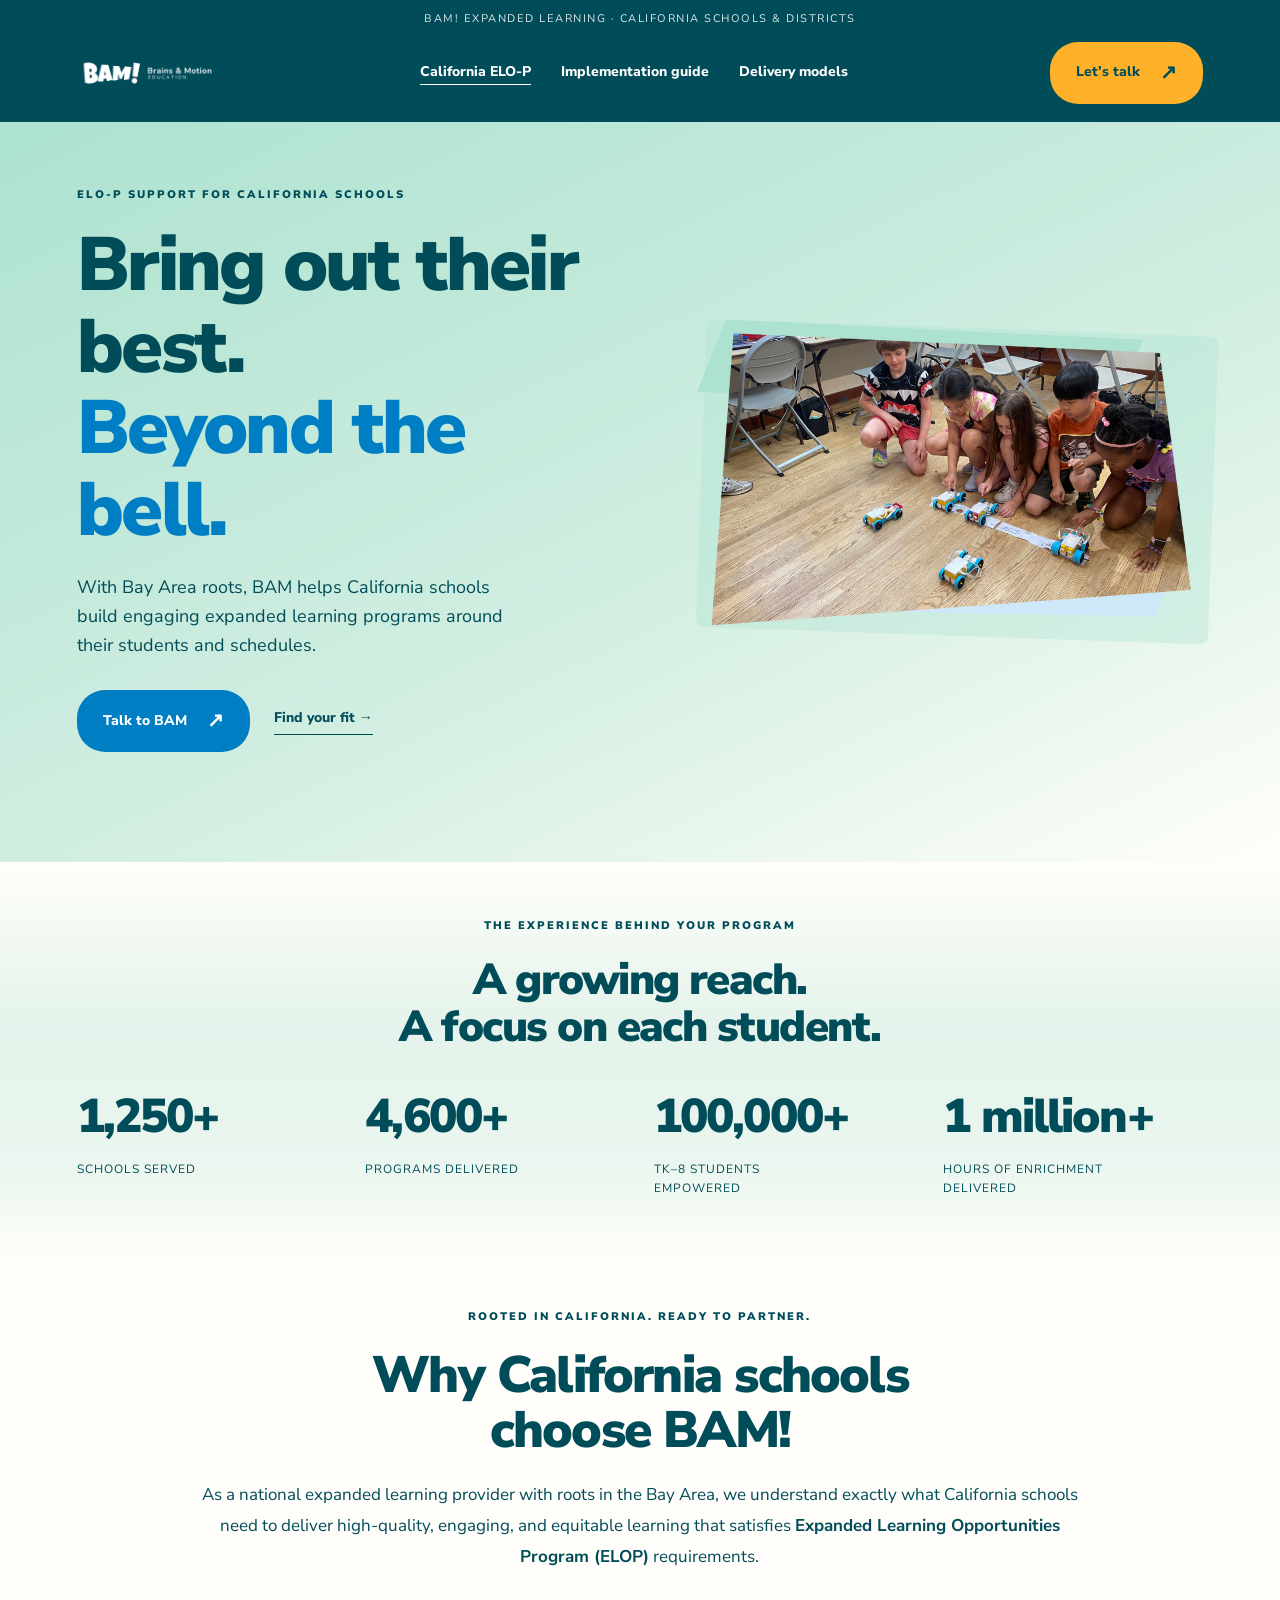
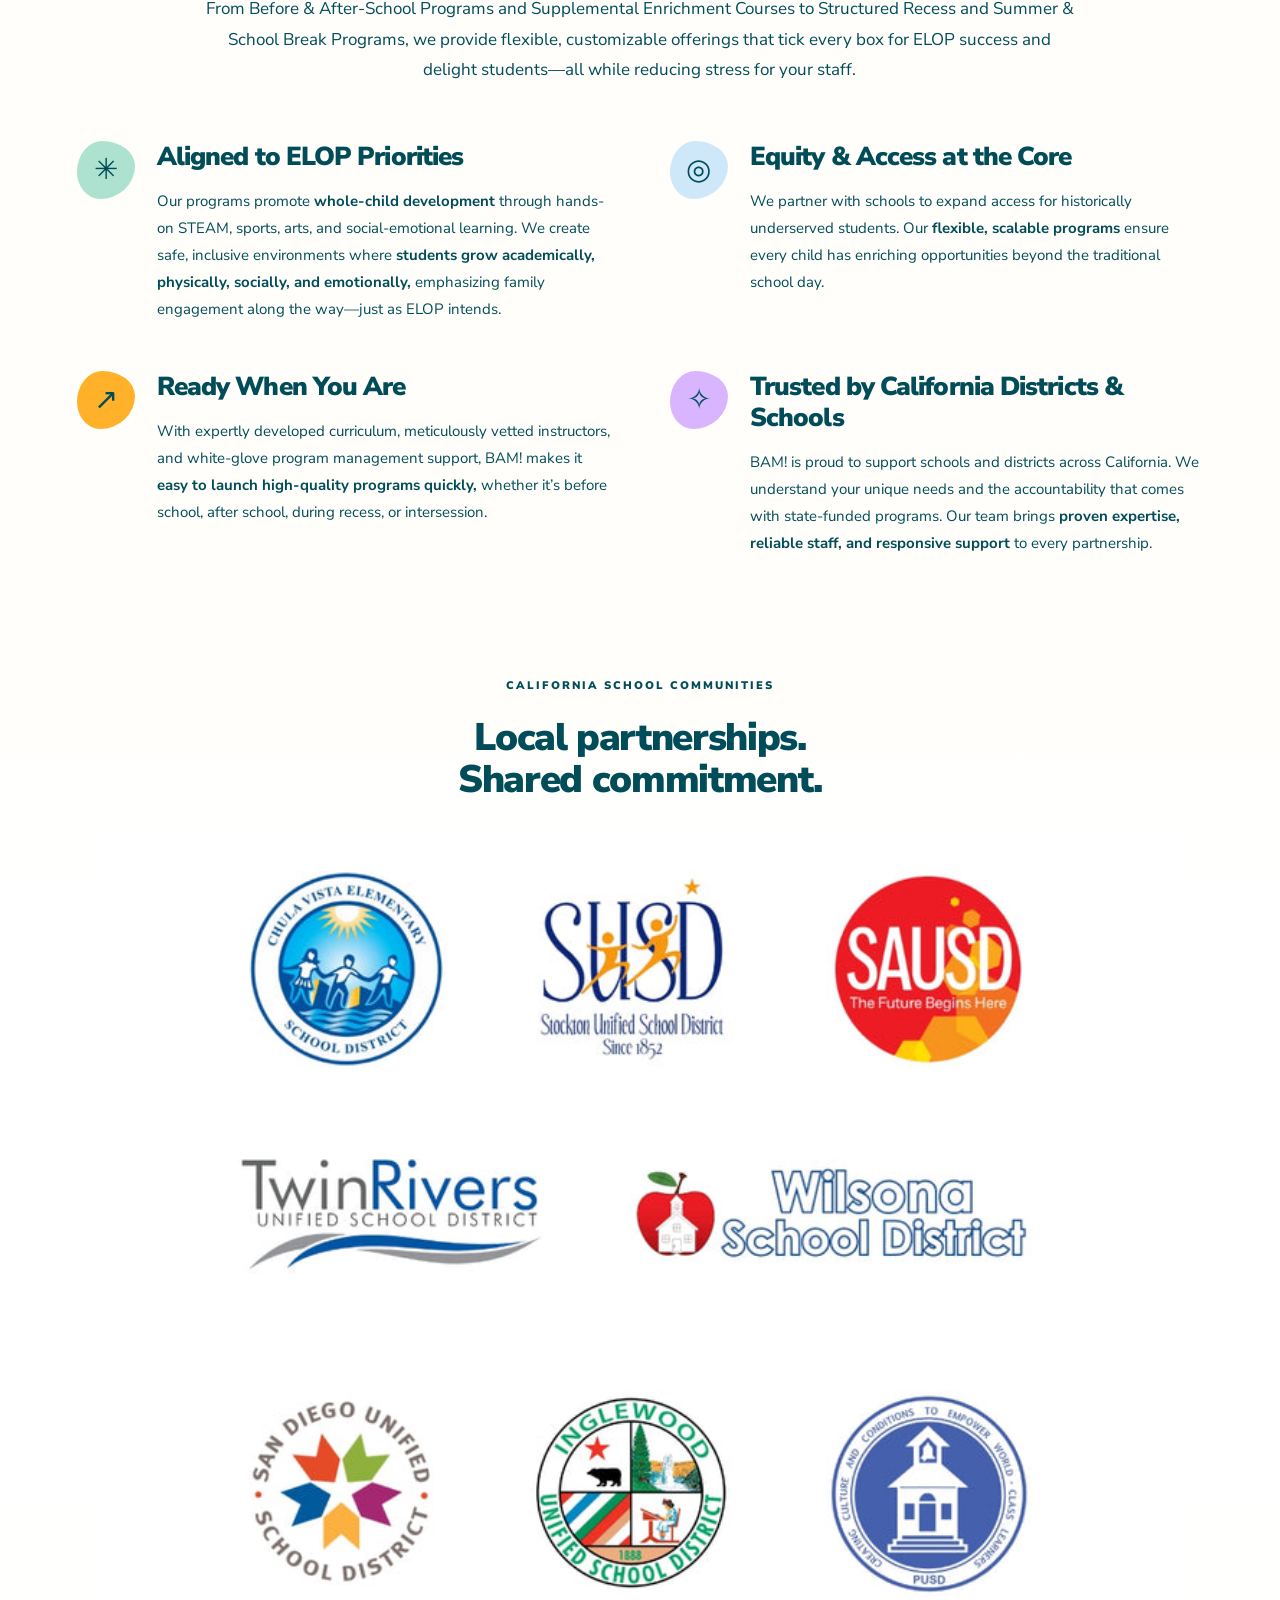
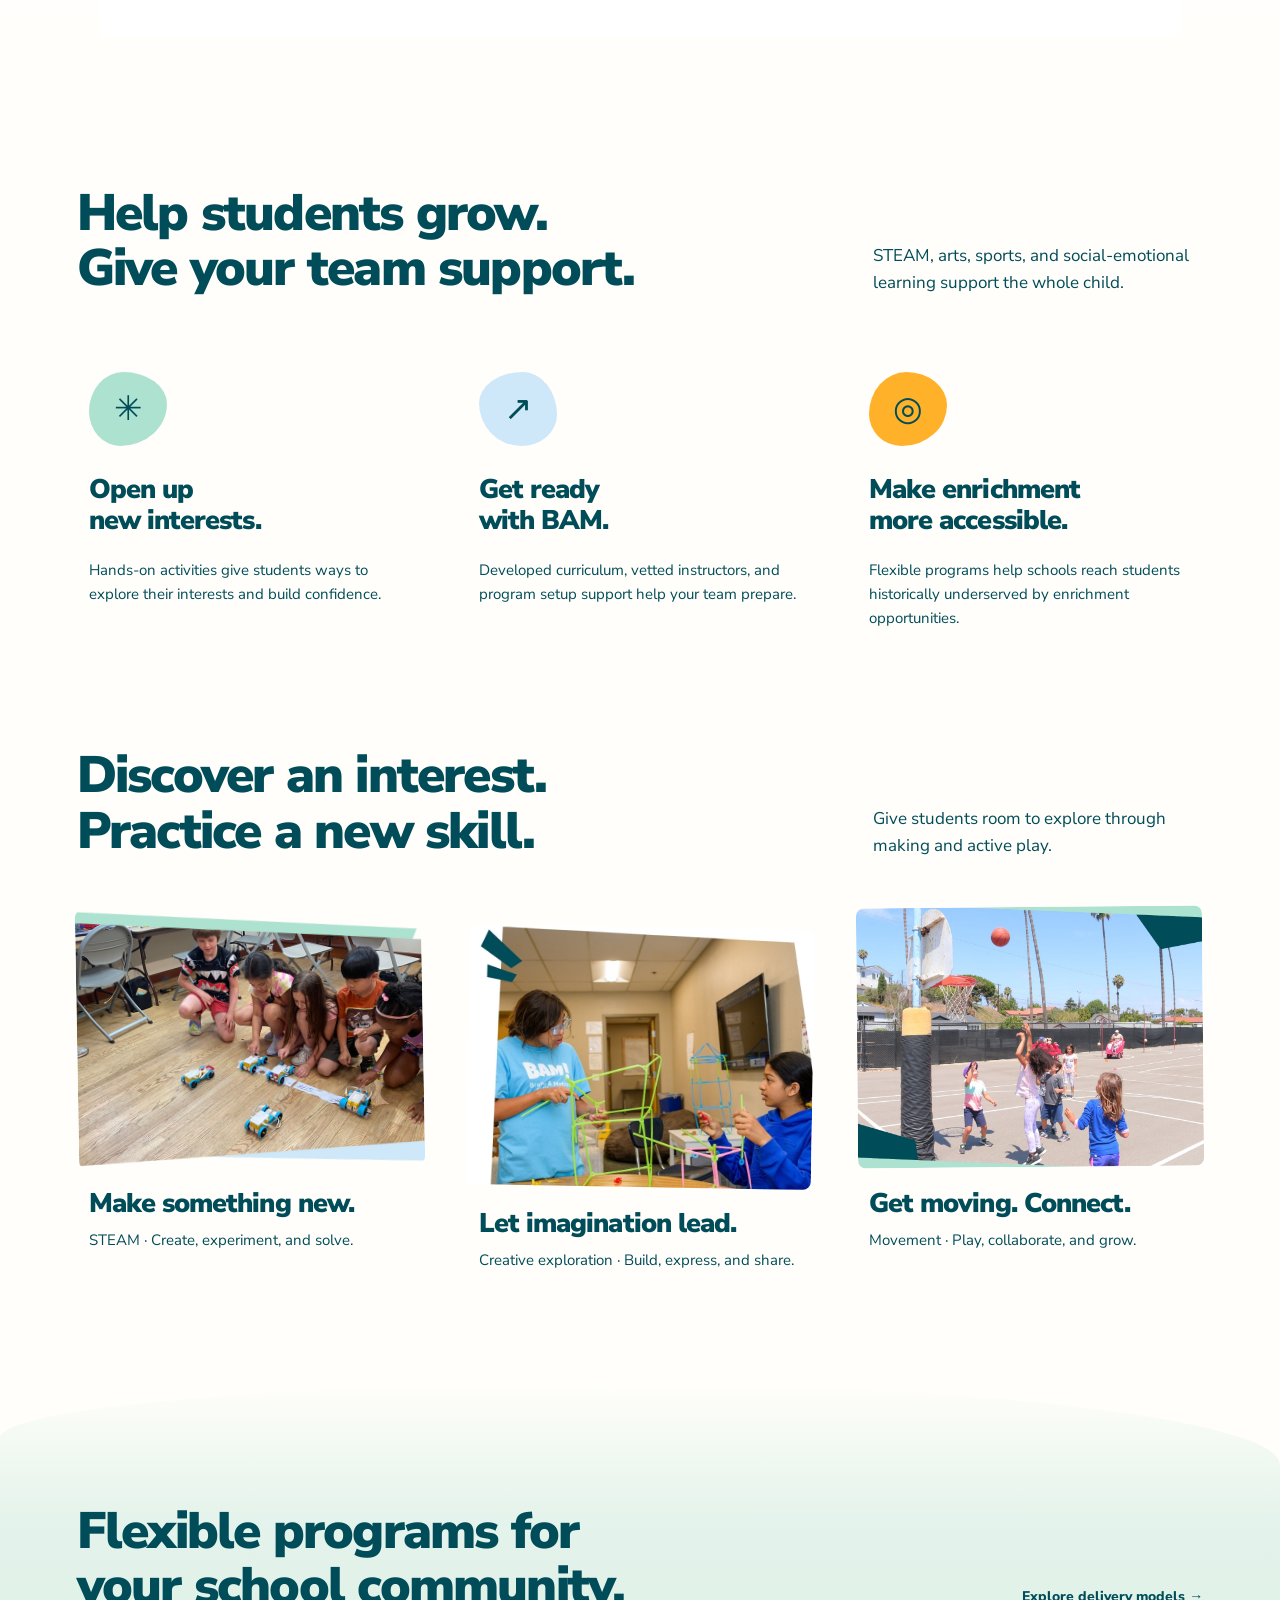
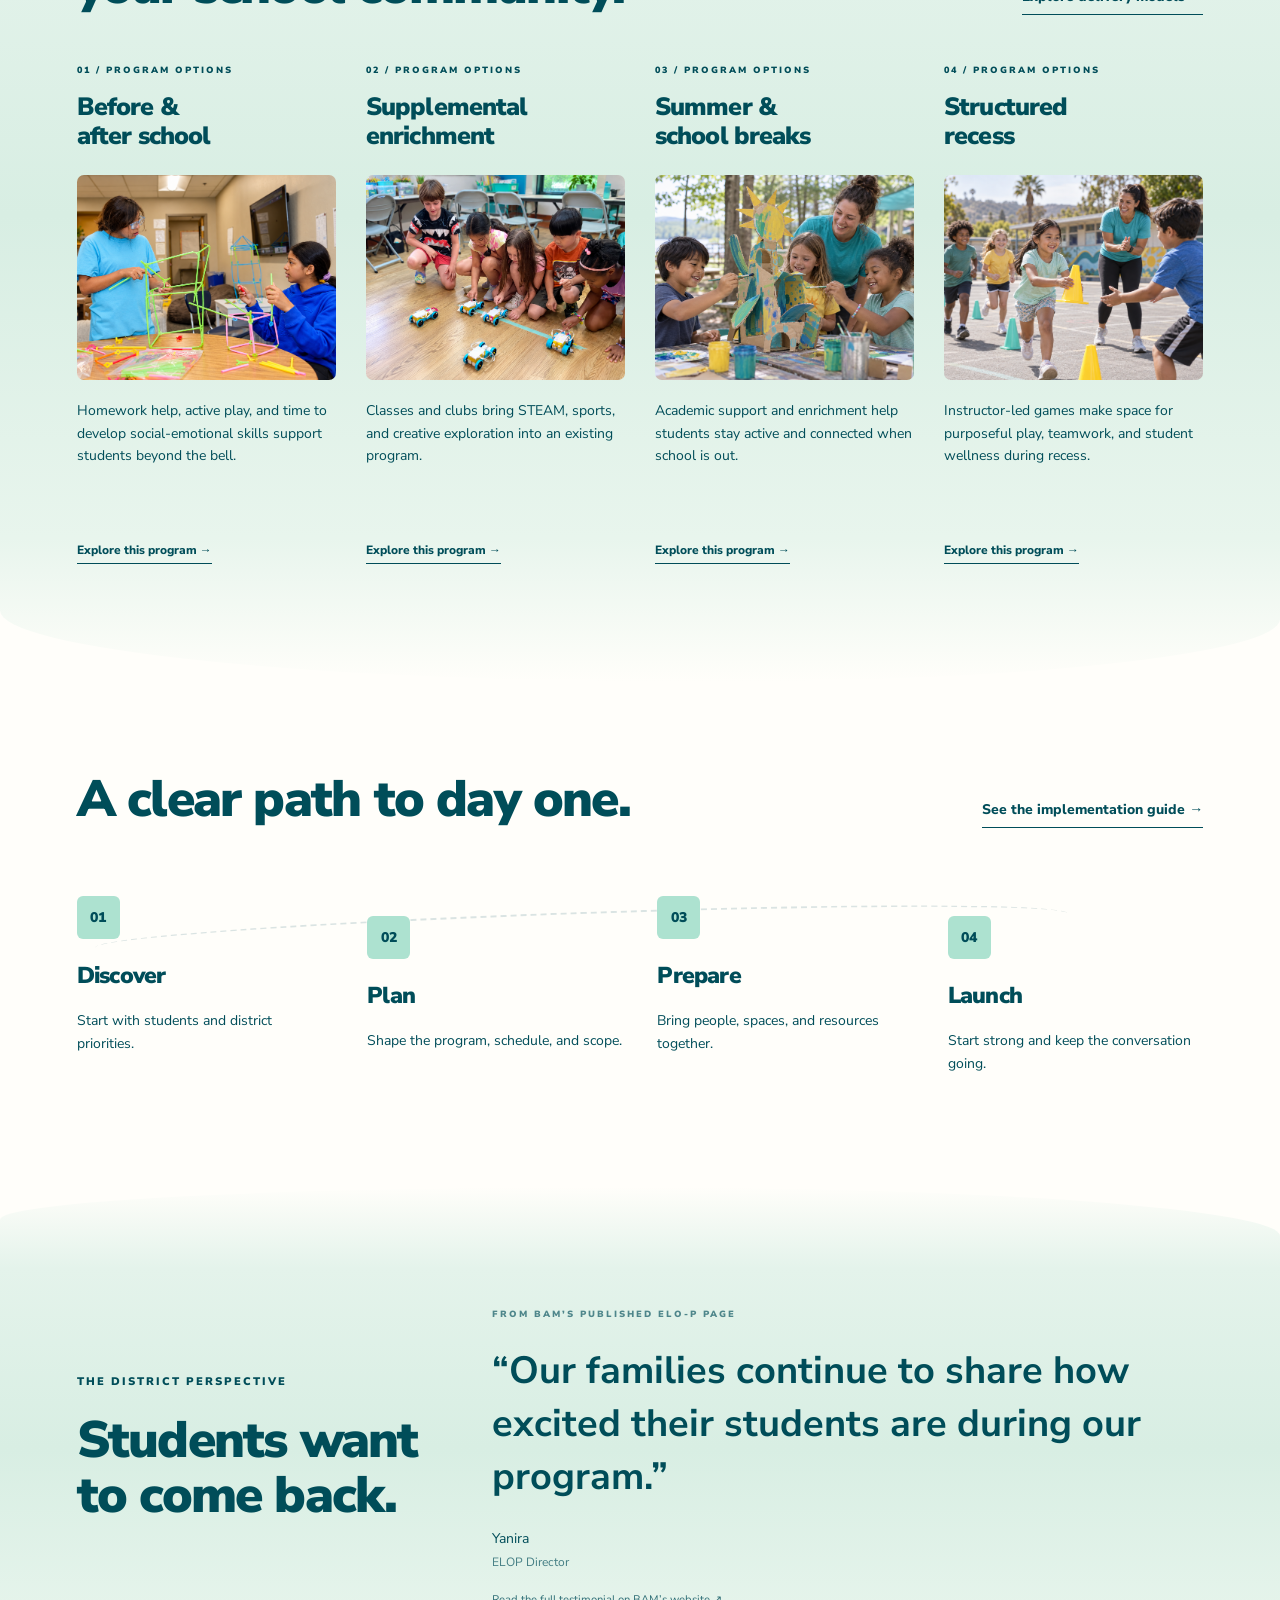
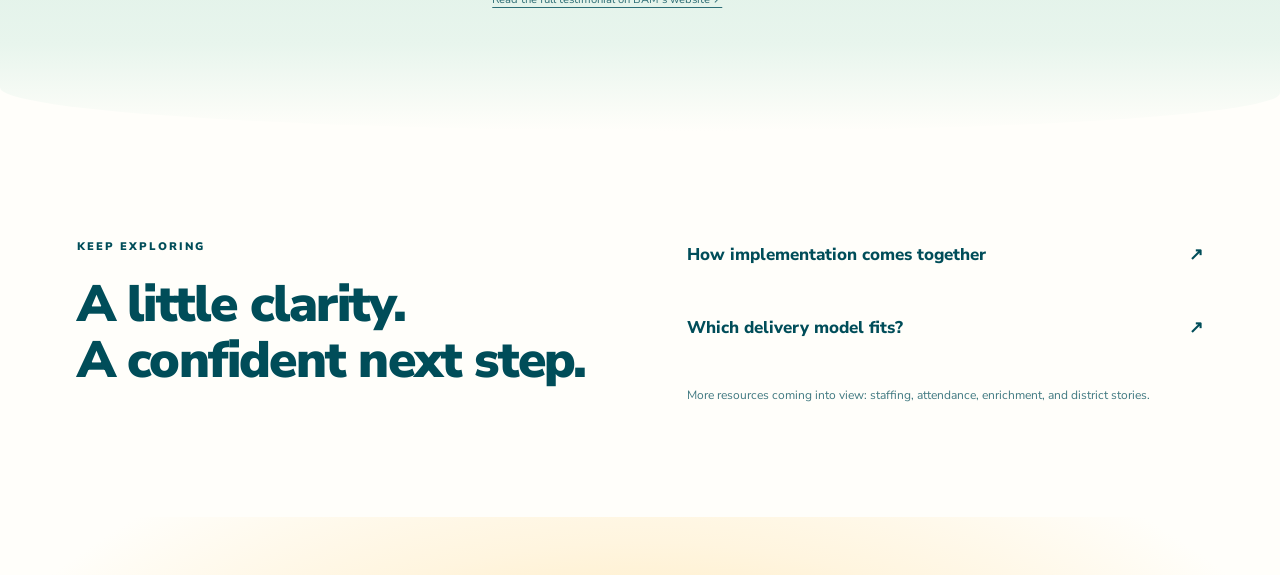
==== commit 91351155: "add logo and fix header and footer" ====
--- a/index.html
+++ b/index.html
@@ -1,5 +1,286 @@
-<!doctype html><html lang="en"><head><meta charset="utf-8"><meta name="viewport" content="width=device-width,initial-scale=1"><meta name="description" content="BAM expanded learning website concept for California school and district leaders."><title>California ELO-P | BAM!</title><link rel="stylesheet" href="styles.css"></head><body class="elop-main"><a class="skip" href="#main">Skip to content</a><div class="top">BAM! Expanded learning · California schools & districts</div><header class="header wrap"><a class="logo" href="index.html" aria-label="BAM home">BAM<b>!</b><small>BRAINS & MOTION</small></a><nav aria-label="Main navigation"><a href="index.html" aria-current="page">California ELO-P</a><a href="implementation.html">Implementation guide</a><a href="delivery-models.html">Delivery models</a></nav><a class="btn" href="#contact">Let’s talk</a></header><main id="main"><section class="hero"><div class="wrap split"><div><span class="eyebrow">ELO-P support for California schools</span><h1>Bring out their best.<br><em>Beyond the bell.</em></h1><p>With Bay Area roots, BAM helps California schools build engaging expanded learning programs around their students and schedules.</p><div class="actions"><a class="btn" href="#contact">Talk to BAM</a><a class="textlink" href="delivery-models.html">Find your fit →</a></div></div><div class="art realphoto"><img src="assets/steam.png" alt="Students testing their model vehicles together at a BAM activity" width="900" height="540" fetchpriority="high"><div class="sticker">Curious minds.<br>Active bodies.</div></div></div></section><section class="impact" aria-labelledby="impact-heading"><div class="wrap"><span class="eyebrow">The experience behind your program</span><h2 id="impact-heading">A growing reach.<br>A focus on each student.</h2><div class="impact-grid"><div><strong>1,250+</strong><span>Schools served</span></div><div><strong>4,600+</strong><span>Programs delivered</span></div><div><strong>100,000+</strong><span>TK–8 students empowered</span></div><div><strong>1 million+</strong><span>Hours of enrichment delivered</span></div></div></div></section><section class="why-bam" aria-labelledby="why-bam-heading"><div class="wrap"><div class="why-intro"><span class="eyebrow">Rooted in California. Ready to partner.</span><h2 id="why-bam-heading">Why California schools<br>choose BAM!</h2><p>As a national expanded learning provider with roots in the Bay Area, we understand exactly what California schools need to deliver high-quality, engaging, and equitable learning that satisfies <strong>Expanded Learning Opportunities Program (ELOP)</strong> requirements.</p><p>From Before &amp; After-School Programs and Supplemental Enrichment Courses to Structured Recess and Summer &amp; School Break Programs, we provide flexible, customizable offerings that tick every box for ELOP success and delight students—all while reducing stress for your staff.</p></div><div class="why-grid"><article><span class="why-symbol" aria-hidden="true">✳</span><div><h3>Aligned to ELOP Priorities</h3><p>Our programs promote <strong>whole-child development</strong> through hands-on STEAM, sports, arts, and social-emotional learning. We create safe, inclusive environments where <strong>students grow academically, physically, socially, and emotionally,</strong> emphasizing family engagement along the way—just as ELOP intends.</p></div></article><article><span class="why-symbol" aria-hidden="true">◎</span><div><h3>Equity &amp; Access at the Core</h3><p>We partner with schools to expand access for historically underserved students. Our <strong>flexible, scalable programs</strong> ensure every child has enriching opportunities beyond the traditional school day.</p></div></article><article><span class="why-symbol" aria-hidden="true">↗</span><div><h3>Ready When You Are</h3><p>With expertly developed curriculum, meticulously vetted instructors, and white-glove program management support, BAM! makes it <strong>easy to launch high-quality programs quickly,</strong> whether it’s before school, after school, during recess, or intersession.</p></div></article><article><span class="why-symbol" aria-hidden="true">✧</span><div><h3>Trusted by California Districts &amp; Schools</h3><p>BAM! is proud to support schools and districts across California. We understand your unique needs and the accountability that comes with state-funded programs. Our team brings <strong>proven expertise, reliable staff, and responsive support</strong> to every partnership.</p></div></article></div></div></section><section class="district-proof"><div class="wrap"><span class="eyebrow">California school communities</span><h2>Local partnerships.<br>Shared commitment.</h2><picture><source media="(max-width:600px)" srcset="assets/district-logos-mobile.jpg"><img src="assets/district-logos.jpg" alt="District logos featured by BAM: Twin Rivers, Stockton, Wilsona, Chula Vista, Santa Ana, San Diego, Inglewood, and Fullerton" width="1200" height="300" loading="lazy"></picture></div></section>
-<section><div class="wrap"><div class="sectionhead"><h2>Help students grow.<br>Give your team support.</h2><p>STEAM, arts, sports, and social-emotional learning support the whole child.</p></div><div class="grid3"><article class="card mint"><span class="icon">✳</span><h3>Open up<br>new interests.</h3><p>Hands-on activities give students ways to explore their interests and build confidence.</p></article><article class="card ice"><span class="icon">↗</span><h3>Get ready<br>with BAM.</h3><p>Developed curriculum, vetted instructors, and program setup support help your team prepare.</p></article><article class="card butter"><span class="icon">◎</span><h3>Make enrichment<br>more accessible.</h3><p>Flexible programs help schools reach students historically underserved by enrichment opportunities.</p></article></div></div></section>
-<section style="padding-top:0"><div class="wrap"><div class="sectionhead"><h2>Discover an interest.<br>Practice a new skill.</h2><p>Give students room to explore through making and active play.</p></div><div class="grid3"><article class="photocard"><div class="photo realphoto"><img src="assets/steam.png" alt="Children exploring engineering with model vehicles" width="900" height="540" loading="lazy"></div><h3>Make something new.</h3><p>STEAM · Create, experiment, and solve.</p></article><article class="photocard"><div class="photo realphoto"><img class="instructor-photo" src="assets/team.jpg" alt="A BAM instructor and student creating colorful structures" width="1000" height="1250" loading="lazy"></div><h3>Let imagination lead.</h3><p>Creative exploration · Build, express, and share.</p></article><article class="photocard"><div class="photo realphoto"><img src="assets/hero.jpg" alt="Children playing basketball together outdoors" width="1180" height="950" loading="lazy"></div><h3>Get moving. Connect.</h3><p>Movement · Play, collaborate, and grow.</p></article></div></div></section>
-<section class="dark programs-section"><div class="wrap"><div class="sectionhead"><h2>Flexible programs for<br>your school community.</h2><a class="textlink" href="delivery-models.html">Explore delivery models →</a></div><div class="program-grid"><article class="program-column"><span class="eyebrow">01 / Program options</span><h3>Before &<br>after school</h3><div class="program-image"><img src="assets/program-mentoring-ai.png" alt="Illustrative AI-edited image of an instructor supporting a student building a structure" width="1448" height="1086" loading="lazy"></div><p>Homework help, active play, and time to develop social-emotional skills support students beyond the bell.</p><a class="textlink" href="https://www.brains-and-motion.com/pages/before-after-school-programs">Explore this program →</a></article><article class="program-column"><span class="eyebrow">02 / Program options</span><h3>Supplemental<br>enrichment</h3><div class="program-image"><img src="assets/program-discovery-ai.png" alt="Illustrative AI-edited image of children testing model vehicles together" width="1448" height="1086" loading="lazy"></div><p>Classes and clubs bring STEAM, sports, and creative exploration into an existing program.</p><a class="textlink" href="delivery-models.html#enrichment">Explore this program →</a></article><article class="program-column"><span class="eyebrow">03 / Program options</span><h3>Summer &<br>school breaks</h3><div class="program-image"><img src="assets/program-summer-ai.png" alt="AI-generated illustration of children and an instructor creating art at summer camp" width="1448" height="1086" loading="lazy"></div><p>Academic support and enrichment help students stay active and connected when school is out.</p><a class="textlink" href="https://www.brains-and-motion.com/pages/summer-holiday-camps-school-partnerships">Explore this program →</a></article><article class="program-column"><span class="eyebrow">04 / Program options</span><h3>Structured<br>recess</h3><div class="program-image"><img src="assets/program-recess-ai.png" alt="AI-generated illustration of children cooperating in an instructor-led playground relay" width="1448" height="1086" loading="lazy"></div><p>Instructor-led games make space for purposeful play, teamwork, and student wellness during recess.</p><a class="textlink" href="https://www.brains-and-motion.com/pages/structured-recess">Explore this program →</a></article></div></div></section>
-<section><div class="wrap"><div class="sectionhead"><h2>A clear path to day one.</h2><a class="textlink" href="implementation.html">See the implementation guide →</a></div><div class="road"><div><span class="number">01</span><h3>Discover</h3><p>Start with students and district priorities.</p></div><div><span class="number">02</span><h3>Plan</h3><p>Shape the program, schedule, and scope.</p></div><div><span class="number">03</span><h3>Prepare</h3><p>Bring people, spaces, and resources together.</p></div><div><span class="number">04</span><h3>Launch</h3><p>Start strong and keep the conversation going.</p></div></div></div></section><section class="dark"><div class="wrap quote"><div><span class="eyebrow">The district perspective</span><h2>Students want<br>to come back.</h2></div><div class="quote-preview"><span class="eyebrow">From BAM’s published ELO-P page</span><blockquote>“Our families continue to share how excited their students are during our program.”</blockquote><div class="quote-person"><p>Yanira<br><span class="placeholder">ELOP Director</span></p></div><a class="source-link" href="https://www.brains-and-motion.com/pages/elop-support-for-california-districts-schools">Read the full testimonial on BAM’s website ↗</a></div></div></section><section><div class="wrap split"><div><span class="eyebrow">Keep exploring</span><h2>A little clarity.<br>A confident next step.</h2></div><div class="resources"><a href="implementation.html">How implementation comes together</a><a href="delivery-models.html">Which delivery model fits?</a><p class="smallnote">More resources coming into view: staffing, attendance, enrichment, and district stories.</p></div></div></section><section class="cta" id="contact"><div class="wrap"><span class="eyebrow">Let’s build it together</span><h2>Bring your ELO-P<br>goals to life.</h2><p>Talk with BAM about a program for your school community.</p><a class="btn" href="https://www.brains-and-motion.com/pages/contact">Connect with BAM</a></div></section></main><footer class="footer wrap"><a class="logo" href="index.html">BAM<b>!</b><small>BRAINS & MOTION</small></a><p>Design concept · September 2026</p><a class="textlink" href="index.html">Explore California ELO-P</a></footer></body></html>+<!doctype html>
+<html lang="en">
+
+<head>
+    <meta charset="utf-8">
+    <meta name="viewport" content="width=device-width,initial-scale=1">
+    <meta name="description"
+        content="BAM expanded learning website concept for California school and district leaders.">
+    <title>California ELO-P | BAM!</title>
+    <link rel="stylesheet" href="styles.css">
+</head>
+
+<body class="elop-main"><a class="skip" href="#main">Skip to content</a>
+    <div class="site-bar">
+        <div class="top">BAM! Expanded learning · California schools & districts</div>
+        <header class="header wrap"><a class="logo" href="index.html" aria-label="Brains &amp; Motion"><img
+                    src="assets/BAM-Logo---White-horizontal.webp" alt="" width="240" height="82"></a>
+            <nav aria-label="Main navigation"><a href="index.html" aria-current="page">California ELO-P</a><a
+                    href="implementation.html">Implementation guide</a><a href="delivery-models.html">Delivery
+                    models</a>
+            </nav><a class="btn" href="#contact">Let’s talk</a>
+        </header>
+    </div>
+    <main id="main">
+        <section class="hero">
+            <div class="wrap split">
+                <div><span class="eyebrow">ELO-P support for California schools</span>
+                    <h1>Bring out their best.<br><em>Beyond the bell.</em></h1>
+                    <p>With Bay Area roots, BAM helps California schools build engaging expanded learning programs
+                        around their students and schedules.</p>
+                    <div class="actions"><a class="btn" href="#contact">Talk to BAM</a><a class="textlink"
+                            href="delivery-models.html">Find your fit →</a></div>
+                </div>
+                <div class="art realphoto"><img src="assets/steam.png"
+                        alt="Students testing their model vehicles together at a BAM activity" width="900" height="540"
+                        fetchpriority="high">
+                    <div class="sticker">Curious minds.<br>Active bodies.</div>
+                </div>
+            </div>
+        </section>
+        <section class="impact" aria-labelledby="impact-heading">
+            <div class="wrap"><span class="eyebrow">The experience behind your program</span>
+                <h2 id="impact-heading">A growing reach.<br>A focus on each student.</h2>
+                <div class="impact-grid">
+                    <div><strong>1,250+</strong><span>Schools served</span></div>
+                    <div><strong>4,600+</strong><span>Programs delivered</span></div>
+                    <div><strong>100,000+</strong><span>TK–8 students empowered</span></div>
+                    <div><strong>1 million+</strong><span>Hours of enrichment delivered</span></div>
+                </div>
+            </div>
+        </section>
+        <section class="why-bam" aria-labelledby="why-bam-heading">
+            <div class="wrap">
+                <div class="why-intro"><span class="eyebrow">Rooted in California. Ready to partner.</span>
+                    <h2 id="why-bam-heading">Why California schools<br>choose BAM!</h2>
+                    <p>As a national expanded learning provider with roots in the Bay Area, we understand exactly what
+                        California schools need to deliver high-quality, engaging, and equitable learning that satisfies
+                        <strong>Expanded Learning Opportunities Program (ELOP)</strong> requirements.</p>
+                    <p>From Before &amp; After-School Programs and Supplemental Enrichment Courses to Structured Recess
+                        and Summer &amp; School Break Programs, we provide flexible, customizable offerings that tick
+                        every box for ELOP success and delight students—all while reducing stress for your staff.</p>
+                </div>
+                <div class="why-grid">
+                    <article><span class="why-symbol" aria-hidden="true">✳</span>
+                        <div>
+                            <h3>Aligned to ELOP Priorities</h3>
+                            <p>Our programs promote <strong>whole-child development</strong> through hands-on STEAM,
+                                sports, arts, and social-emotional learning. We create safe, inclusive environments
+                                where <strong>students grow academically, physically, socially, and
+                                    emotionally,</strong> emphasizing family engagement along the way—just as ELOP
+                                intends.</p>
+                        </div>
+                    </article>
+                    <article><span class="why-symbol" aria-hidden="true">◎</span>
+                        <div>
+                            <h3>Equity &amp; Access at the Core</h3>
+                            <p>We partner with schools to expand access for historically underserved students. Our
+                                <strong>flexible, scalable programs</strong> ensure every child has enriching
+                                opportunities beyond the traditional school day.</p>
+                        </div>
+                    </article>
+                    <article><span class="why-symbol" aria-hidden="true">↗</span>
+                        <div>
+                            <h3>Ready When You Are</h3>
+                            <p>With expertly developed curriculum, meticulously vetted instructors, and white-glove
+                                program management support, BAM! makes it <strong>easy to launch high-quality programs
+                                    quickly,</strong> whether it’s before school, after school, during recess, or
+                                intersession.</p>
+                        </div>
+                    </article>
+                    <article><span class="why-symbol" aria-hidden="true">✧</span>
+                        <div>
+                            <h3>Trusted by California Districts &amp; Schools</h3>
+                            <p>BAM! is proud to support schools and districts across California. We understand your
+                                unique needs and the accountability that comes with state-funded programs. Our team
+                                brings <strong>proven expertise, reliable staff, and responsive support</strong> to
+                                every partnership.</p>
+                        </div>
+                    </article>
+                </div>
+            </div>
+        </section>
+        <section class="district-proof">
+            <div class="wrap"><span class="eyebrow">California school communities</span>
+                <h2>Local partnerships.<br>Shared commitment.</h2>
+                <picture>
+                    <source media="(max-width:600px)" srcset="assets/district-logos-mobile.jpg"><img
+                        src="assets/district-logos.jpg"
+                        alt="District logos featured by BAM: Twin Rivers, Stockton, Wilsona, Chula Vista, Santa Ana, San Diego, Inglewood, and Fullerton"
+                        width="1200" height="300" loading="lazy">
+                </picture>
+            </div>
+        </section>
+        <section>
+            <div class="wrap">
+                <div class="sectionhead">
+                    <h2>Help students grow.<br>Give your team support.</h2>
+                    <p>STEAM, arts, sports, and social-emotional learning support the whole child.</p>
+                </div>
+                <div class="grid3">
+                    <article class="card mint"><span class="icon">✳</span>
+                        <h3>Open up<br>new interests.</h3>
+                        <p>Hands-on activities give students ways to explore their interests and build confidence.</p>
+                    </article>
+                    <article class="card ice"><span class="icon">↗</span>
+                        <h3>Get ready<br>with BAM.</h3>
+                        <p>Developed curriculum, vetted instructors, and program setup support help your team prepare.
+                        </p>
+                    </article>
+                    <article class="card butter"><span class="icon">◎</span>
+                        <h3>Make enrichment<br>more accessible.</h3>
+                        <p>Flexible programs help schools reach students historically underserved by enrichment
+                            opportunities.</p>
+                    </article>
+                </div>
+            </div>
+        </section>
+        <section style="padding-top:0">
+            <div class="wrap">
+                <div class="sectionhead">
+                    <h2>Discover an interest.<br>Practice a new skill.</h2>
+                    <p>Give students room to explore through making and active play.</p>
+                </div>
+                <div class="grid3">
+                    <article class="photocard">
+                        <div class="photo realphoto"><img src="assets/steam.png"
+                                alt="Children exploring engineering with model vehicles" width="900" height="540"
+                                loading="lazy"></div>
+                        <h3>Make something new.</h3>
+                        <p>STEAM · Create, experiment, and solve.</p>
+                    </article>
+                    <article class="photocard">
+                        <div class="photo realphoto"><img class="instructor-photo" src="assets/team.jpg"
+                                alt="A BAM instructor and student creating colorful structures" width="1000"
+                                height="1250" loading="lazy"></div>
+                        <h3>Let imagination lead.</h3>
+                        <p>Creative exploration · Build, express, and share.</p>
+                    </article>
+                    <article class="photocard">
+                        <div class="photo realphoto"><img src="assets/hero.jpg"
+                                alt="Children playing basketball together outdoors" width="1180" height="950"
+                                loading="lazy"></div>
+                        <h3>Get moving. Connect.</h3>
+                        <p>Movement · Play, collaborate, and grow.</p>
+                    </article>
+                </div>
+            </div>
+        </section>
+        <section class="dark programs-section">
+            <div class="wrap">
+                <div class="sectionhead">
+                    <h2>Flexible programs for<br>your school community.</h2><a class="textlink"
+                        href="delivery-models.html">Explore delivery models →</a>
+                </div>
+                <div class="program-grid">
+                    <article class="program-column"><span class="eyebrow">01 / Program options</span>
+                        <h3>Before &<br>after school</h3>
+                        <div class="program-image"><img src="assets/program-mentoring-ai.png"
+                                alt="Illustrative AI-edited image of an instructor supporting a student building a structure"
+                                width="1448" height="1086" loading="lazy"></div>
+                        <p>Homework help, active play, and time to develop social-emotional skills support students
+                            beyond the bell.</p><a class="textlink"
+                            href="https://www.brains-and-motion.com/pages/before-after-school-programs">Explore this
+                            program →</a>
+                    </article>
+                    <article class="program-column"><span class="eyebrow">02 / Program options</span>
+                        <h3>Supplemental<br>enrichment</h3>
+                        <div class="program-image"><img src="assets/program-discovery-ai.png"
+                                alt="Illustrative AI-edited image of children testing model vehicles together"
+                                width="1448" height="1086" loading="lazy"></div>
+                        <p>Classes and clubs bring STEAM, sports, and creative exploration into an existing program.</p>
+                        <a class="textlink" href="delivery-models.html#enrichment">Explore this program →</a>
+                    </article>
+                    <article class="program-column"><span class="eyebrow">03 / Program options</span>
+                        <h3>Summer &<br>school breaks</h3>
+                        <div class="program-image"><img src="assets/program-summer-ai.png"
+                                alt="AI-generated illustration of children and an instructor creating art at summer camp"
+                                width="1448" height="1086" loading="lazy"></div>
+                        <p>Academic support and enrichment help students stay active and connected when school is out.
+                        </p><a class="textlink"
+                            href="https://www.brains-and-motion.com/pages/summer-holiday-camps-school-partnerships">Explore
+                            this program →</a>
+                    </article>
+                    <article class="program-column"><span class="eyebrow">04 / Program options</span>
+                        <h3>Structured<br>recess</h3>
+                        <div class="program-image"><img src="assets/program-recess-ai.png"
+                                alt="AI-generated illustration of children cooperating in an instructor-led playground relay"
+                                width="1448" height="1086" loading="lazy"></div>
+                        <p>Instructor-led games make space for purposeful play, teamwork, and student wellness during
+                            recess.</p><a class="textlink"
+                            href="https://www.brains-and-motion.com/pages/structured-recess">Explore this program →</a>
+                    </article>
+                </div>
+            </div>
+        </section>
+        <section>
+            <div class="wrap">
+                <div class="sectionhead">
+                    <h2>A clear path to day one.</h2><a class="textlink" href="implementation.html">See the
+                        implementation guide →</a>
+                </div>
+                <div class="road">
+                    <div><span class="number">01</span>
+                        <h3>Discover</h3>
+                        <p>Start with students and district priorities.</p>
+                    </div>
+                    <div><span class="number">02</span>
+                        <h3>Plan</h3>
+                        <p>Shape the program, schedule, and scope.</p>
+                    </div>
+                    <div><span class="number">03</span>
+                        <h3>Prepare</h3>
+                        <p>Bring people, spaces, and resources together.</p>
+                    </div>
+                    <div><span class="number">04</span>
+                        <h3>Launch</h3>
+                        <p>Start strong and keep the conversation going.</p>
+                    </div>
+                </div>
+            </div>
+        </section>
+        <section class="dark">
+            <div class="wrap quote">
+                <div><span class="eyebrow">The district perspective</span>
+                    <h2>Students want<br>to come back.</h2>
+                </div>
+                <div class="quote-preview"><span class="eyebrow">From BAM’s published ELO-P page</span>
+                    <blockquote>“Our families continue to share how excited their students are during our program.”
+                    </blockquote>
+                    <div class="quote-person">
+                        <p>Yanira<br><span class="placeholder">ELOP Director</span></p>
+                    </div><a class="source-link"
+                        href="https://www.brains-and-motion.com/pages/elop-support-for-california-districts-schools">Read
+                        the full testimonial on BAM’s website ↗</a>
+                </div>
+            </div>
+        </section>
+        <section>
+            <div class="wrap split">
+                <div><span class="eyebrow">Keep exploring</span>
+                    <h2>A little clarity.<br>A confident next step.</h2>
+                </div>
+                <div class="resources"><a href="implementation.html">How implementation comes together</a><a
+                        href="delivery-models.html">Which delivery model fits?</a>
+                    <p class="smallnote">More resources coming into view: staffing, attendance, enrichment, and district
+                        stories.</p>
+                </div>
+            </div>
+        </section>
+        <section class="cta" id="contact">
+            <div class="wrap"><span class="eyebrow">Let’s build it together</span>
+                <h2>Bring your ELO-P<br>goals to life.</h2>
+                <p>Talk with BAM about a program for your school community.</p><a class="btn"
+                    href="https://www.brains-and-motion.com/pages/contact">Connect with BAM</a>
+            </div>
+        </section>
+    </main>
+    <footer class="footer">
+        <div class="wrap"><a class="logo" href="index.html" aria-label="Brains &amp; Motion"><img
+                    src="assets/BAM-Logo---White-horizontal.webp" alt="" width="240" height="82"></a>
+            <p>Design concept · September 2026</p><a class="textlink" href="index.html">Explore California ELO-P</a>
+        </div>
+    </footer>
+</body>
+
+</html>
--- a/styles.css
+++ b/styles.css
@@ -1,165 +1,1903 @@
-@import url('https://fonts.googleapis.com/css2?family=Nunito:wght@400;600;700;800;900&family=Nunito+Sans:wght@400;600;700;800&display=swap');
-:root{--teal:#004d59;--yellow:#ffb129;--blue:#007ec3;--mint:#ade2d0;--ice:#cee8f9;--paper:#fcfcf7}*{box-sizing:border-box}html{scroll-behavior:smooth}body{margin:0;background:var(--paper);color:var(--teal);font:17px/1.6 'Nunito Sans',sans-serif}a{color:inherit;text-decoration:none}button{font:inherit}h1,h2,h3,h4{font-family:Nunito,sans-serif;line-height:1.08;margin:0 0 22px;font-weight:900;letter-spacing:-.035em}h1{font-size:clamp(48px,5.9vw,82px)}h2{font-size:clamp(34px,4vw,54px)}h3{font-size:27px}p{margin:0 0 22px}nav{display:flex;gap:30px;align-items:center}nav a{font-size:14px;font-weight:800}nav a[aria-current=page]{text-decoration:underline;text-underline-offset:8px}.wrap{width:min(1180px,88%);margin:auto}.top{background:var(--teal);color:white;text-align:center;padding:7px;font-size:11px;letter-spacing:1.5px;text-transform:uppercase}.header{padding:23px 0;display:flex;align-items:center;justify-content:space-between;gap:25px}.logo{font-size:42px;font-weight:900;letter-spacing:-4px;line-height:1}.logo b{color:var(--blue)}.logo small{display:block;font-size:9px;letter-spacing:1.5px;margin-top:8px}.btn{display:inline-flex;align-items:center;justify-content:center;gap:20px;background:var(--blue);color:white;padding:15px 24px;border-radius:8px;font-size:14px;font-weight:800;min-height:50px}.btn:after{content:'↗';font-size:20px}.btn.yellow{background:var(--yellow);color:var(--teal)}.textlink{font-size:14px;font-weight:800;border-bottom:1px solid;padding-bottom:5px}.actions{display:flex;flex-wrap:wrap;align-items:center;gap:24px;margin-top:30px}.eyebrow{text-transform:uppercase;font-size:11px;letter-spacing:2px;font-weight:900;margin-bottom:22px;display:block}.hero{padding:64px 0 72px;background:var(--mint);overflow:hidden}.split{display:grid;grid-template-columns:1.05fr 1fr;gap:68px;align-items:center}.hero p{max-width:430px;font-size:18px}.hero h1 em{font-style:normal;color:var(--blue)}.art{position:relative;background:var(--ice);min-height:445px;border-radius:140px 140px 25px 25px;display:flex;align-items:center;justify-content:center;overflow:hidden}.art svg{width:95%;height:auto}.artlabel{position:absolute;bottom:18px;left:20px;background:white;padding:7px 13px;border-radius:6px;font-size:10px;letter-spacing:1px;text-transform:uppercase}.sticker{position:absolute;right:8px;top:18px;background:var(--yellow);width:110px;height:110px;border-radius:50%;display:grid;place-content:center;text-align:center;font-size:14px;font-weight:900;line-height:1.2;transform:rotate(12deg);border:2px dashed var(--teal)}section{padding:85px 0}.intro{max-width:650px}.intro p{max-width:570px}.sectionhead{display:flex;justify-content:space-between;gap:50px;align-items:end;margin-bottom:38px}.sectionhead h2{max-width:660px;margin:0}.sectionhead p{max-width:330px;margin:0}.trust{padding:27px 0;border-bottom:1px solid #004d5920}.trust .wrap{display:flex;align-items:center;justify-content:space-between;gap:25px}.trust span{font-size:11px;text-transform:uppercase;letter-spacing:1px}.trust b{font-size:16px;opacity:.5}.grid3{display:grid;grid-template-columns:repeat(3,1fr);gap:24px}.card{padding:32px;border-radius:18px;background:white}.card p{font-size:15px}.card p:last-child{margin-bottom:0}.mint{background:var(--mint)}.ice{background:var(--ice)}.butter{background:#fff0c8}.icon{font-size:38px;margin-bottom:30px;display:block}.number{font:900 14px Nunito;display:inline-grid;place-content:center;width:36px;height:36px;background:var(--teal);color:white;border-radius:50%;margin-bottom:25px}.photo{height:245px;border-radius:15px;background:var(--mint);position:relative;display:grid;place-content:center;overflow:hidden}.photo .shape{font-size:105px;line-height:1;color:var(--teal);transform:rotate(-12deg)}.photo span{position:absolute;bottom:14px;left:18px;font-size:10px;text-transform:uppercase;letter-spacing:1px}.photocard h3{margin:22px 0 10px}.photocard p{font-size:15px}.dark{background:var(--teal);color:white}.dark .eyebrow{color:var(--mint)}.dark .card{background:#ffffff0d;border:1px solid #ffffff30}.dark .textlink{color:var(--yellow)}.road{display:grid;grid-template-columns:repeat(4,1fr);gap:25px;border-top:1px solid #004d5940;padding-top:30px}.road h3{font-size:23px}.road p{font-size:14px}.quote{display:grid;grid-template-columns:1fr 2fr;gap:60px;align-items:start}.quote blockquote{font:700 32px/1.3 Nunito;margin:0 0 24px}.placeholder{font-size:12px;opacity:.7}.resources a{display:block;border-top:1px solid #004d5930;padding:24px 0;font-weight:800;display:flex;justify-content:space-between}.resources a:after{content:'↗'}.cta{background:var(--yellow);text-align:center}.cta h2{max-width:700px;margin:0 auto 20px}.cta p{max-width:560px;margin:0 auto 25px}.footer{padding:40px 0;display:flex;justify-content:space-between;align-items:center;gap:30px}.footer p{font-size:11px;max-width:330px;margin:0}.subhero{background:var(--ice)}.breadcrumb{font-size:12px;margin-bottom:38px}.guideboard{background:var(--teal);color:white;padding:35px;border-radius:20px;transform:rotate(2deg);box-shadow:12px 12px 0 #004d5910}.guideboard h3{font-size:30px}.guideboard div{padding:15px 0;border-bottom:1px solid #ffffff30;display:flex;gap:20px;align-items:center}.guideboard b{color:var(--yellow)}.step{display:grid;grid-template-columns:70px 1fr 1fr;gap:25px;padding:32px 0;border-top:1px solid #004d5930}.step h3{margin:0}.step p{font-size:15px;margin:0}.step .number{background:var(--blue)}.smallnote{font-size:12px;margin-top:24px;opacity:.75}.schedule{display:grid;grid-template-columns:repeat(4,1fr);gap:8px;margin-top:35px}.schedule div{padding:25px 18px;border-radius:10px;background:white;font-weight:800}.schedule small{font-size:10px;text-transform:uppercase;display:block;margin-bottom:15px}.tablewrap{overflow:auto}table{width:100%;border-collapse:collapse;min-width:640px;font-size:14px}th,td{text-align:left;padding:22px 18px;border-bottom:1px solid #004d5925;vertical-align:top}th{background:var(--teal);color:white}td:first-child{font-weight:800;width:20%}tbody tr:nth-child(even){background:#ade2d025}details{border-bottom:1px solid #004d5930;padding:22px 0}summary{font-weight:800;cursor:pointer}details p{margin:15px 0 0;font-size:15px}.skip{position:absolute;top:-80px}.skip:focus{top:0;background:white;padding:15px;z-index:5}:focus-visible{outline:3px solid #8359a5;outline-offset:5px}.modelhero{background:#fff0c8}.modelstack{display:grid;gap:12px;transform:rotate(-3deg)}.modelstack a{display:flex;align-items:center;gap:22px;padding:28px;border-radius:15px;background:var(--teal);color:white;font:800 23px Nunito}.modelstack a:nth-child(2){margin-left:35px;background:var(--blue)}.modelstack a:nth-child(3){margin-left:65px;background:var(--mint);color:var(--teal)}.modelstack span{font-size:32px}.tag{font-size:10px;text-transform:uppercase;letter-spacing:1px;border:1px solid #004d5930;display:inline-block;padding:5px 10px;border-radius:20px;margin-bottom:20px}@media(max-width:800px){.header{flex-wrap:wrap}.header nav{width:100%;gap:20px;overflow:auto;padding-bottom:8px}.header>.btn{display:none}nav a{white-space:nowrap}.split{grid-template-columns:1fr;gap:40px}.hero{padding:35px 0 45px}.art{min-height:340px;max-width:500px;width:100%;margin:auto}.grid3{grid-template-columns:1fr}.sectionhead{display:block}.sectionhead p{margin-top:20px}.road,.schedule{grid-template-columns:1fr 1fr}.quote{grid-template-columns:1fr;gap:20px}.trust .wrap{flex-wrap:wrap;justify-content:center}.trust span{width:100%;text-align:center}.trust b{font-size:13px}.step{grid-template-columns:45px 1fr}.step p{grid-column:2}.footer{flex-direction:column;align-items:start}.hero h1{font-size:52px}section{padding:55px 0}.modelstack a{font-size:20px;padding:22px}.modelstack a:nth-child(3){margin-left:25px}.guideboard{transform:none}.wrap{width:88%}}@media(prefers-reduced-motion:reduce){html{scroll-behavior:auto}}
+@import url('https://fonts.googleapis.com/css2?family=Nunito+Sans:wght@400;600;700;800;900&display=swap');
+
+:root {
+    --teal: #004d59;
+    --yellow: #ffb129;
+    --blue: #007ec3;
+    --mint: #ade2d0;
+    --ice: #cee8f9;
+    --paper: #fcfcf7
+}
+
+* {
+    box-sizing: border-box
+}
+
+html {
+    scroll-behavior: smooth
+}
+
+body {
+    margin: 0;
+    background: var(--paper);
+    color: var(--teal);
+    font: 17px/1.6 'Nunito Sans', sans-serif
+}
+
+a {
+    color: inherit;
+    text-decoration: none
+}
+
+button {
+    font: inherit
+}
+
+h1,
+h2,
+h3,
+h4 {
+    font-family: 'Nunito Sans', sans-serif;
+    line-height: 1.08;
+    margin: 0 0 22px;
+    font-weight: 900;
+    letter-spacing: -.035em
+}
+
+h1 {
+    font-size: clamp(48px, 5.9vw, 82px)
+}
+
+h2 {
+    font-size: clamp(34px, 4vw, 54px)
+}
+
+h3 {
+    font-size: 27px
+}
+
+p {
+    margin: 0 0 22px
+}
+
+nav {
+    display: flex;
+    gap: 30px;
+    align-items: center
+}
+
+nav a {
+    font-size: 14px;
+    font-weight: 800
+}
+
+nav a[aria-current=page] {
+    text-decoration: underline;
+    text-underline-offset: 8px
+}
+
+.wrap {
+    width: min(1180px, 88%);
+    margin: auto
+}
+
+.top {
+    background: var(--teal);
+    color: white;
+    text-align: center;
+    padding: 7px;
+    font-size: 11px;
+    letter-spacing: 1.5px;
+    text-transform: uppercase
+}
+
+.header {
+    padding: 23px 0;
+    display: flex;
+    align-items: center;
+    justify-content: space-between;
+    gap: 25px
+}
+
+.logo {
+    display: inline-flex;
+    align-items: center;
+    line-height: 0
+}
+
+.logo img {
+    display: block;
+    height: 48px;
+    width: auto
+}
+
+.btn {
+    display: inline-flex;
+    align-items: center;
+    justify-content: center;
+    gap: 20px;
+    background: var(--blue);
+    color: white;
+    padding: 15px 24px;
+    border-radius: 8px;
+    font-size: 14px;
+    font-weight: 800;
+    min-height: 50px
+}
+
+.btn:after {
+    content: '↗';
+    font-size: 20px
+}
+
+.btn.yellow {
+    background: var(--yellow);
+    color: var(--teal)
+}
+
+.textlink {
+    font-size: 14px;
+    font-weight: 800;
+    border-bottom: 1px solid;
+    padding-bottom: 5px
+}
+
+.actions {
+    display: flex;
+    flex-wrap: wrap;
+    align-items: center;
+    gap: 24px;
+    margin-top: 30px
+}
+
+.eyebrow {
+    text-transform: uppercase;
+    font-size: 11px;
+    letter-spacing: 2px;
+    font-weight: 900;
+    margin-bottom: 22px;
+    display: block
+}
+
+.hero {
+    padding: 64px 0 72px;
+    background: var(--mint);
+    overflow: hidden
+}
+
+.split {
+    display: grid;
+    grid-template-columns: 1.05fr 1fr;
+    gap: 68px;
+    align-items: center
+}
+
+.hero p {
+    max-width: 430px;
+    font-size: 18px
+}
+
+.hero h1 em {
+    font-style: normal;
+    color: var(--blue)
+}
+
+.art {
+    position: relative;
+    background: var(--ice);
+    min-height: 445px;
+    border-radius: 140px 140px 25px 25px;
+    display: flex;
+    align-items: center;
+    justify-content: center;
+    overflow: hidden
+}
+
+.art svg {
+    width: 95%;
+    height: auto
+}
+
+.artlabel {
+    position: absolute;
+    bottom: 18px;
+    left: 20px;
+    background: white;
+    padding: 7px 13px;
+    border-radius: 6px;
+    font-size: 10px;
+    letter-spacing: 1px;
+    text-transform: uppercase
+}
+
+.sticker {
+    position: absolute;
+    right: 8px;
+    top: 18px;
+    background: var(--yellow);
+    width: 110px;
+    height: 110px;
+    border-radius: 50%;
+    display: grid;
+    place-content: center;
+    text-align: center;
+    font-size: 14px;
+    font-weight: 900;
+    line-height: 1.2;
+    transform: rotate(12deg);
+    border: 2px dashed var(--teal)
+}
+
+section {
+    padding: 85px 0
+}
+
+.intro {
+    max-width: 650px
+}
+
+.intro p {
+    max-width: 570px
+}
+
+.sectionhead {
+    display: flex;
+    justify-content: space-between;
+    gap: 50px;
+    align-items: end;
+    margin-bottom: 38px
+}
+
+.sectionhead h2 {
+    max-width: 660px;
+    margin: 0
+}
+
+.sectionhead p {
+    max-width: 330px;
+    margin: 0
+}
+
+.trust {
+    padding: 27px 0;
+    border-bottom: 1px solid #004d5920
+}
+
+.trust .wrap {
+    display: flex;
+    align-items: center;
+    justify-content: space-between;
+    gap: 25px
+}
+
+.trust span {
+    font-size: 11px;
+    text-transform: uppercase;
+    letter-spacing: 1px
+}
+
+.trust b {
+    font-size: 16px;
+    opacity: .5
+}
+
+.grid3 {
+    display: grid;
+    grid-template-columns: repeat(3, 1fr);
+    gap: 24px
+}
+
+.card {
+    padding: 32px;
+    border-radius: 18px;
+    background: white
+}
+
+.card p {
+    font-size: 15px
+}
+
+.card p:last-child {
+    margin-bottom: 0
+}
+
+.mint {
+    background: var(--mint)
+}
+
+.ice {
+    background: var(--ice)
+}
+
+.butter {
+    background: #fff0c8
+}
+
+.icon {
+    font-size: 38px;
+    margin-bottom: 30px;
+    display: block
+}
+
+.number {
+    font: 900 14px 'Nunito Sans';
+    display: inline-grid;
+    place-content: center;
+    width: 36px;
+    height: 36px;
+    background: var(--teal);
+    color: white;
+    border-radius: 50%;
+    margin-bottom: 25px
+}
+
+.photo {
+    height: 245px;
+    border-radius: 15px;
+    background: var(--mint);
+    position: relative;
+    display: grid;
+    place-content: center;
+    overflow: hidden
+}
+
+.photo .shape {
+    font-size: 105px;
+    line-height: 1;
+    color: var(--teal);
+    transform: rotate(-12deg)
+}
+
+.photo span {
+    position: absolute;
+    bottom: 14px;
+    left: 18px;
+    font-size: 10px;
+    text-transform: uppercase;
+    letter-spacing: 1px
+}
+
+.photocard h3 {
+    margin: 22px 0 10px
+}
+
+.photocard p {
+    font-size: 15px
+}
+
+.dark {
+    background: var(--teal);
+    color: white
+}
+
+.dark .eyebrow {
+    color: var(--mint)
+}
+
+.dark .card {
+    background: #ffffff0d;
+    border: 1px solid #ffffff30
+}
+
+.dark .textlink {
+    color: var(--yellow)
+}
+
+.road {
+    display: grid;
+    grid-template-columns: repeat(4, 1fr);
+    gap: 25px;
+    border-top: 1px solid #004d5940;
+    padding-top: 30px
+}
+
+.road h3 {
+    font-size: 23px
+}
+
+.road p {
+    font-size: 14px
+}
+
+.quote {
+    display: grid;
+    grid-template-columns: 1fr 2fr;
+    gap: 60px;
+    align-items: start
+}
+
+.quote blockquote {
+    font: 700 32px/1.3 'Nunito Sans';
+    margin: 0 0 24px
+}
+
+.placeholder {
+    font-size: 12px;
+    opacity: .7
+}
+
+.resources a {
+    display: block;
+    border-top: 1px solid #004d5930;
+    padding: 24px 0;
+    font-weight: 800;
+    display: flex;
+    justify-content: space-between
+}
+
+.resources a:after {
+    content: '↗'
+}
+
+.cta {
+    background: var(--yellow);
+    text-align: center
+}
+
+.cta h2 {
+    max-width: 700px;
+    margin: 0 auto 20px
+}
+
+.cta p {
+    max-width: 560px;
+    margin: 0 auto 25px
+}
+
+.footer {
+    padding: 40px 0;
+    display: flex;
+    justify-content: space-between;
+    align-items: center;
+    gap: 30px
+}
+
+.footer p {
+    font-size: 11px;
+    max-width: 330px;
+    margin: 0
+}
+
+.subhero {
+    background: var(--ice)
+}
+
+.breadcrumb {
+    font-size: 12px;
+    margin-bottom: 38px
+}
+
+.guideboard {
+    background: var(--teal);
+    color: white;
+    padding: 35px;
+    border-radius: 20px;
+    transform: rotate(2deg);
+    box-shadow: 12px 12px 0 #004d5910
+}
+
+.guideboard h3 {
+    font-size: 30px
+}
+
+.guideboard div {
+    padding: 15px 0;
+    border-bottom: 1px solid #ffffff30;
+    display: flex;
+    gap: 20px;
+    align-items: center
+}
+
+.guideboard b {
+    color: var(--yellow)
+}
+
+.step {
+    display: grid;
+    grid-template-columns: 70px 1fr 1fr;
+    gap: 25px;
+    padding: 32px 0;
+    border-top: 1px solid #004d5930
+}
+
+.step h3 {
+    margin: 0
+}
+
+.step p {
+    font-size: 15px;
+    margin: 0
+}
+
+.step .number {
+    background: var(--blue)
+}
+
+.smallnote {
+    font-size: 12px;
+    margin-top: 24px;
+    opacity: .75
+}
+
+.schedule {
+    display: grid;
+    grid-template-columns: repeat(4, 1fr);
+    gap: 8px;
+    margin-top: 35px
+}
+
+.schedule div {
+    padding: 25px 18px;
+    border-radius: 10px;
+    background: white;
+    font-weight: 800
+}
+
+.schedule small {
+    font-size: 10px;
+    text-transform: uppercase;
+    display: block;
+    margin-bottom: 15px
+}
+
+.tablewrap {
+    overflow: auto
+}
+
+table {
+    width: 100%;
+    border-collapse: collapse;
+    min-width: 640px;
+    font-size: 14px
+}
+
+th,
+td {
+    text-align: left;
+    padding: 22px 18px;
+    border-bottom: 1px solid #004d5925;
+    vertical-align: top
+}
+
+th {
+    background: var(--teal);
+    color: white
+}
+
+td:first-child {
+    font-weight: 800;
+    width: 20%
+}
+
+tbody tr:nth-child(even) {
+    background: #ade2d025
+}
+
+details {
+    border-bottom: 1px solid #004d5930;
+    padding: 22px 0
+}
+
+summary {
+    font-weight: 800;
+    cursor: pointer
+}
+
+details p {
+    margin: 15px 0 0;
+    font-size: 15px
+}
+
+.skip {
+    position: absolute;
+    top: -80px
+}
+
+.skip:focus {
+    top: 0;
+    background: white;
+    padding: 15px;
+    z-index: 5
+}
+
+:focus-visible {
+    outline: 3px solid #8359a5;
+    outline-offset: 5px
+}
+
+.modelhero {
+    background: #fff0c8
+}
+
+.modelstack {
+    display: grid;
+    gap: 12px;
+    transform: rotate(-3deg)
+}
+
+.modelstack a {
+    display: flex;
+    align-items: center;
+    gap: 22px;
+    padding: 28px;
+    border-radius: 15px;
+    background: var(--teal);
+    color: white;
+    font: 800 23px 'Nunito Sans'
+}
+
+.modelstack a:nth-child(2) {
+    margin-left: 35px;
+    background: var(--blue)
+}
+
+.modelstack a:nth-child(3) {
+    margin-left: 65px;
+    background: var(--mint);
+    color: var(--teal)
+}
+
+.modelstack span {
+    font-size: 32px
+}
+
+.tag {
+    font-size: 10px;
+    text-transform: uppercase;
+    letter-spacing: 1px;
+    border: 1px solid #004d5930;
+    display: inline-block;
+    padding: 5px 10px;
+    border-radius: 20px;
+    margin-bottom: 20px
+}
+
+@media(max-width:800px) {
+    .header {
+        flex-wrap: wrap
+    }
+
+    .header nav {
+        width: 100%;
+        gap: 20px;
+        overflow: auto;
+        padding-bottom: 8px
+    }
+
+    .header>.btn {
+        display: none
+    }
+
+    nav a {
+        white-space: nowrap
+    }
+
+    .split {
+        grid-template-columns: 1fr;
+        gap: 40px
+    }
+
+    .hero {
+        padding: 35px 0 45px
+    }
+
+    .art {
+        min-height: 340px;
+        max-width: 500px;
+        width: 100%;
+        margin: auto
+    }
+
+    .grid3 {
+        grid-template-columns: 1fr
+    }
+
+    .sectionhead {
+        display: block
+    }
+
+    .sectionhead p {
+        margin-top: 20px
+    }
+
+    .road,
+    .schedule {
+        grid-template-columns: 1fr 1fr
+    }
+
+    .quote {
+        grid-template-columns: 1fr;
+        gap: 20px
+    }
+
+    .trust .wrap {
+        flex-wrap: wrap;
+        justify-content: center
+    }
+
+    .trust span {
+        width: 100%;
+        text-align: center
+    }
+
+    .trust b {
+        font-size: 13px
+    }
+
+    .step {
+        grid-template-columns: 45px 1fr
+    }
+
+    .step p {
+        grid-column: 2
+    }
+
+    .footer {
+        flex-direction: column;
+        align-items: start
+    }
+
+    .hero h1 {
+        font-size: 52px
+    }
+
+    section {
+        padding: 55px 0
+    }
+
+    .modelstack a {
+        font-size: 20px;
+        padding: 22px
+    }
+
+    .modelstack a:nth-child(3) {
+        margin-left: 25px
+    }
+
+    .guideboard {
+        transform: none
+    }
+
+    .wrap {
+        width: 88%
+    }
+}
+
+@media(prefers-reduced-motion:reduce) {
+    html {
+        scroll-behavior: auto
+    }
+}
+
 /* Softer page rhythm: open content, organic edges, and blended color. */
-:root{--paper:#fffefa}
-.top{background:transparent;color:var(--teal);border-bottom:0;padding-top:12px}
-.header{padding-top:18px;padding-bottom:26px}
-.hero{position:relative;background:linear-gradient(155deg,#ade2d0 0%,#d1eee1 57%,#fffefa 100%);padding-bottom:110px}
-.hero.subhero{background:linear-gradient(150deg,#cee8f9 0%,#e4f2fa 58%,#fffefa 100%)}
-.hero.modelhero{background:linear-gradient(150deg,#ffe4a7 0%,#fff3d6 55%,#fffefa 100%)}
-.art{border-radius:47% 53% 42% 58% / 44% 38% 62% 56%;background:#cee8f9b3;overflow:visible}
-.art svg{border-radius:inherit}
-.artlabel{left:32px;bottom:8px;border-radius:20px;background:#fffefac9;backdrop-filter:blur(8px)}
-.sticker{border:0;right:-5px;top:8px;border-radius:48% 52% 43% 57% / 58% 43% 57% 42%;box-shadow:none}
-.trust{border:0;padding:0 0 28px;margin-top:-28px;position:relative}
-section{padding:90px 0}
-.sectionhead{margin-bottom:48px}
-.grid3{gap:44px}
-.card{position:relative;background:transparent;padding:28px 12px;border:0;border-radius:0}
-.card.mint,.card.ice,.card.butter{background:transparent}
-.card .icon{display:inline-grid;place-content:center;width:78px;height:74px;border-radius:44% 56% 60% 40% / 53% 43% 57% 47%;margin-bottom:28px;background:var(--mint)}
-.card.ice .icon{background:var(--ice)}
-.card.butter .icon{background:#ffe4a7}
-.card h3{line-height:1.15}
-.card .tag{border:0;background:#ade2d05c;border-radius:46% 54% 48% 52% / 42% 45% 55% 58%;padding:12px 18px;letter-spacing:1.3px}
-.card.ice .tag{background:#cee8f97d}
-.card.butter .tag{background:#ffe4a780}
-.photo{height:260px;border-radius:48% 52% 38% 62% / 46% 40% 60% 54%}
-.photocard:nth-child(2){padding-top:40px}
-.photocard:nth-child(2) .photo{border-radius:39% 61% 54% 46% / 53% 42% 58% 47%}
-.photocard:nth-child(3) .photo{border-radius:56% 44% 45% 55% / 38% 57% 43% 62%}
-.photo span{left:0;bottom:22px;width:100%;text-align:center;font-size:9px}
-.photocard h3,.photocard p{padding-left:12px;padding-right:12px}
-.dark{position:relative;isolation:isolate;background:transparent;color:var(--teal);padding:120px 0}
-.dark:before{content:'';position:absolute;z-index:-1;inset:0;background:linear-gradient(180deg,#fffefa 0%,#e4f3eb 15%,#d8eee3 48%,#e8f5ed 84%,#fffefa 100%);border-radius:48% 52% 45% 55% / 6% 9% 7% 8%}
-.dark .eyebrow{color:var(--teal)}
-.dark .card{background:transparent;border:0;padding:20px 12px}
-.dark .textlink{color:var(--teal)}
-.road{border:0;position:relative;gap:35px;padding-top:20px}
-.road:before{content:'';position:absolute;left:18px;right:12%;top:36px;height:35px;border-top:2px dashed #004d5925;border-radius:50%;z-index:-1;transform:rotate(-2deg)}
-.road>div:nth-child(even){padding-top:20px}
-.number{background:var(--mint);color:var(--teal);border-radius:45% 55% 48% 52% / 53% 46% 54% 47%;width:43px;height:43px}
-.quote{align-items:center}
-.quote blockquote{font-size:clamp(26px,3vw,38px);line-height:1.4}
-.resources a{border:0;padding:20px 0}
-.resources a+a{margin-top:6px}
-.cta{background:radial-gradient(ellipse at 50% 100%,#ffd073 0%,#ffe6af 40%,#fff5df 67%,#fffefa 90%);padding:110px 0 85px}
-.footer{padding:45px 0 55px}
-section.mint{position:relative;background:linear-gradient(180deg,#fffefa,#e2f3e9 20%,#d8eee3 55%,#e8f5ee 80%,#fffefa);padding:110px 0}
-.guideboard{background:transparent;color:var(--teal);box-shadow:none;position:relative;isolation:isolate;padding:45px 40px}
-.guideboard:before{content:'';position:absolute;inset:-5px -15px;z-index:-1;background:#ffffff80;border-radius:45% 55% 38% 62% / 20% 25% 75% 80%;transform:rotate(-5deg)}
-.guideboard div{border:0;padding:13px 0}
-.guideboard b{color:var(--blue)}
-.step{border:0;padding:35px 0;position:relative}
-.step:not(:last-of-type):before{content:'';position:absolute;left:21px;top:84px;bottom:-15px;border-left:2px dashed #007ec325}
-.step .number{background:var(--ice);color:var(--teal)}
-.schedule{gap:18px}
-.schedule div{border-radius:42% 58% 49% 51% / 24% 31% 69% 76%;padding:35px 25px}
-.schedule div:nth-child(even){transform:translateY(15px)}
-.modelstack{gap:20px;position:relative;padding:15px 0}
-.modelstack a{border-radius:60px 95px 85px 55px;background:#004d59;box-shadow:none}
-.modelstack a:nth-child(2){border-radius:85px 55px 70px 95px}
-.modelstack a:nth-child(3){border-radius:60px 95px 65px 85px}
-.tablewrap{padding:12px 0}
-thead th{background:transparent;color:var(--teal);border-bottom:2px solid #ade2d0;padding-top:10px;font-size:15px}
-tbody th{background:transparent;color:var(--teal)}
-th,td{border-bottom:1px solid #004d5912}
-tbody tr:nth-child(even){background:#ade2d015}
-details{border-bottom:1px solid #004d5918}
-.btn{border-radius:28px;padding-left:26px;padding-right:26px}
-@media(max-width:800px){
-.hero{padding-bottom:75px}.trust{margin-top:-5px}.grid3{gap:18px}.card{padding:22px 6px}.sectionhead{margin-bottom:25px}.photocard:nth-child(2){padding-top:0}.photocard{max-width:500px;width:100%;margin:auto}.photo{height:275px}.art{width:94%}.artlabel{font-size:9px}.dark,section.mint{padding:75px 0}section{padding:60px 0}.dark:before{border-radius:0}.road:before{display:none}.road>div:nth-child(even){padding-top:0}.guideboard{padding:35px 20px}.guideboard:before{inset:0}.modelstack a{padding:24px 22px}.schedule{gap:12px}.schedule div{padding:28px 18px}.schedule div:nth-child(even){transform:none}.cta{padding:85px 0 65px}.step:before{display:none}
+:root {
+    --paper: #fffefa
+}
+
+.top {
+    background: transparent;
+    color: var(--teal);
+    border-bottom: 0;
+    padding-top: 12px
+}
+
+.header {
+    padding-top: 18px;
+    padding-bottom: 26px
+}
+
+.hero {
+    position: relative;
+    background: linear-gradient(155deg, #ade2d0 0%, #d1eee1 57%, #fffefa 100%);
+    padding-bottom: 110px
+}
+
+.hero.subhero {
+    background: linear-gradient(150deg, #cee8f9 0%, #e4f2fa 58%, #fffefa 100%)
+}
+
+.hero.modelhero {
+    background: linear-gradient(150deg, #ffe4a7 0%, #fff3d6 55%, #fffefa 100%)
+}
+
+.art {
+    border-radius: 47% 53% 42% 58% / 44% 38% 62% 56%;
+    background: #cee8f9b3;
+    overflow: visible
+}
+
+.art svg {
+    border-radius: inherit
+}
+
+.artlabel {
+    left: 32px;
+    bottom: 8px;
+    border-radius: 20px;
+    background: #fffefac9;
+    backdrop-filter: blur(8px)
+}
+
+.sticker {
+    border: 0;
+    right: -5px;
+    top: 8px;
+    border-radius: 48% 52% 43% 57% / 58% 43% 57% 42%;
+    box-shadow: none
+}
+
+.trust {
+    border: 0;
+    padding: 0 0 28px;
+    margin-top: -28px;
+    position: relative
+}
+
+section {
+    padding: 90px 0
+}
+
+.sectionhead {
+    margin-bottom: 48px
+}
+
+.grid3 {
+    gap: 44px
+}
+
+.card {
+    position: relative;
+    background: transparent;
+    padding: 28px 12px;
+    border: 0;
+    border-radius: 0
+}
+
+.card.mint,
+.card.ice,
+.card.butter {
+    background: transparent
+}
+
+.card .icon {
+    display: inline-grid;
+    place-content: center;
+    width: 78px;
+    height: 74px;
+    border-radius: 44% 56% 60% 40% / 53% 43% 57% 47%;
+    margin-bottom: 28px;
+    background: var(--mint)
+}
+
+.card.ice .icon {
+    background: var(--ice)
+}
+
+.card.butter .icon {
+    background: #ffe4a7
+}
+
+.card h3 {
+    line-height: 1.15
+}
+
+.card .tag {
+    border: 0;
+    background: #ade2d05c;
+    border-radius: 46% 54% 48% 52% / 42% 45% 55% 58%;
+    padding: 12px 18px;
+    letter-spacing: 1.3px
+}
+
+.card.ice .tag {
+    background: #cee8f97d
+}
+
+.card.butter .tag {
+    background: #ffe4a780
+}
+
+.photo {
+    height: 260px;
+    border-radius: 48% 52% 38% 62% / 46% 40% 60% 54%
+}
+
+.photocard:nth-child(2) {
+    padding-top: 40px
+}
+
+.photocard:nth-child(2) .photo {
+    border-radius: 39% 61% 54% 46% / 53% 42% 58% 47%
+}
+
+.photocard:nth-child(3) .photo {
+    border-radius: 56% 44% 45% 55% / 38% 57% 43% 62%
+}
+
+.photo span {
+    left: 0;
+    bottom: 22px;
+    width: 100%;
+    text-align: center;
+    font-size: 9px
+}
+
+.photocard h3,
+.photocard p {
+    padding-left: 12px;
+    padding-right: 12px
+}
+
+.dark {
+    position: relative;
+    isolation: isolate;
+    background: transparent;
+    color: var(--teal);
+    padding: 120px 0
+}
+
+.dark:before {
+    content: '';
+    position: absolute;
+    z-index: -1;
+    inset: 0;
+    background: linear-gradient(180deg, #fffefa 0%, #e4f3eb 15%, #d8eee3 48%, #e8f5ed 84%, #fffefa 100%);
+    border-radius: 48% 52% 45% 55% / 6% 9% 7% 8%
+}
+
+.dark .eyebrow {
+    color: var(--teal)
+}
+
+.dark .card {
+    background: transparent;
+    border: 0;
+    padding: 20px 12px
+}
+
+.dark .textlink {
+    color: var(--teal)
+}
+
+.road {
+    border: 0;
+    position: relative;
+    gap: 35px;
+    padding-top: 20px
+}
+
+.road:before {
+    content: '';
+    position: absolute;
+    left: 18px;
+    right: 12%;
+    top: 36px;
+    height: 35px;
+    border-top: 2px dashed #004d5925;
+    border-radius: 50%;
+    z-index: -1;
+    transform: rotate(-2deg)
+}
+
+.road>div:nth-child(even) {
+    padding-top: 20px
+}
+
+.number {
+    background: var(--mint);
+    color: var(--teal);
+    border-radius: 45% 55% 48% 52% / 53% 46% 54% 47%;
+    width: 43px;
+    height: 43px
+}
+
+.quote {
+    align-items: center
+}
+
+.quote blockquote {
+    font-size: clamp(26px, 3vw, 38px);
+    line-height: 1.4
+}
+
+.resources a {
+    border: 0;
+    padding: 20px 0
+}
+
+.resources a+a {
+    margin-top: 6px
+}
+
+.cta {
+    background: radial-gradient(ellipse at 50% 100%, #ffd073 0%, #ffe6af 40%, #fff5df 67%, #fffefa 90%);
+    padding: 110px 0 85px
+}
+
+.footer {
+    padding: 45px 0 55px
+}
+
+section.mint {
+    position: relative;
+    background: linear-gradient(180deg, #fffefa, #e2f3e9 20%, #d8eee3 55%, #e8f5ee 80%, #fffefa);
+    padding: 110px 0
+}
+
+.guideboard {
+    background: transparent;
+    color: var(--teal);
+    box-shadow: none;
+    position: relative;
+    isolation: isolate;
+    padding: 45px 40px
+}
+
+.guideboard:before {
+    content: '';
+    position: absolute;
+    inset: -5px -15px;
+    z-index: -1;
+    background: #ffffff80;
+    border-radius: 45% 55% 38% 62% / 20% 25% 75% 80%;
+    transform: rotate(-5deg)
+}
+
+.guideboard div {
+    border: 0;
+    padding: 13px 0
+}
+
+.guideboard b {
+    color: var(--blue)
+}
+
+.step {
+    border: 0;
+    padding: 35px 0;
+    position: relative
+}
+
+.step:not(:last-of-type):before {
+    content: '';
+    position: absolute;
+    left: 21px;
+    top: 84px;
+    bottom: -15px;
+    border-left: 2px dashed #007ec325
+}
+
+.step .number {
+    background: var(--ice);
+    color: var(--teal)
+}
+
+.schedule {
+    gap: 18px
+}
+
+.schedule div {
+    border-radius: 42% 58% 49% 51% / 24% 31% 69% 76%;
+    padding: 35px 25px
+}
+
+.schedule div:nth-child(even) {
+    transform: translateY(15px)
+}
+
+.modelstack {
+    gap: 20px;
+    position: relative;
+    padding: 15px 0
+}
+
+.modelstack a {
+    border-radius: 60px 95px 85px 55px;
+    background: #004d59;
+    box-shadow: none
+}
+
+.modelstack a:nth-child(2) {
+    border-radius: 85px 55px 70px 95px
+}
+
+.modelstack a:nth-child(3) {
+    border-radius: 60px 95px 65px 85px
+}
+
+.tablewrap {
+    padding: 12px 0
+}
+
+thead th {
+    background: transparent;
+    color: var(--teal);
+    border-bottom: 2px solid #ade2d0;
+    padding-top: 10px;
+    font-size: 15px
+}
+
+tbody th {
+    background: transparent;
+    color: var(--teal)
+}
+
+th,
+td {
+    border-bottom: 1px solid #004d5912
+}
+
+tbody tr:nth-child(even) {
+    background: #ade2d015
+}
+
+details {
+    border-bottom: 1px solid #004d5918
+}
+
+.btn {
+    border-radius: 28px;
+    padding-left: 26px;
+    padding-right: 26px
+}
+
+@media(max-width:800px) {
+    .hero {
+        padding-bottom: 75px
+    }
+
+    .trust {
+        margin-top: -5px
+    }
+
+    .grid3 {
+        gap: 18px
+    }
+
+    .card {
+        padding: 22px 6px
+    }
+
+    .sectionhead {
+        margin-bottom: 25px
+    }
+
+    .photocard:nth-child(2) {
+        padding-top: 0
+    }
+
+    .photocard {
+        max-width: 500px;
+        width: 100%;
+        margin: auto
+    }
+
+    .photo {
+        height: 275px
+    }
+
+    .art {
+        width: 94%
+    }
+
+    .artlabel {
+        font-size: 9px
+    }
+
+    .dark,
+    section.mint {
+        padding: 75px 0
+    }
+
+    section {
+        padding: 60px 0
+    }
+
+    .dark:before {
+        border-radius: 0
+    }
+
+    .road:before {
+        display: none
+    }
+
+    .road>div:nth-child(even) {
+        padding-top: 0
+    }
+
+    .guideboard {
+        padding: 35px 20px
+    }
+
+    .guideboard:before {
+        inset: 0
+    }
+
+    .modelstack a {
+        padding: 24px 22px
+    }
+
+    .schedule {
+        gap: 12px
+    }
+
+    .schedule div {
+        padding: 28px 18px
+    }
+
+    .schedule div:nth-child(even) {
+        transform: none
+    }
+
+    .cta {
+        padding: 85px 0 65px
+    }
+
+    .step:before {
+        display: none
+    }
 }
 
 /* Real photography for the client-facing concept. */
-.realphoto img{display:block;width:100%;height:100%;object-fit:cover}
-.art.realphoto{min-height:0;height:450px;background:transparent;isolation:isolate}
-.art.realphoto:before{content:'';position:absolute;inset:-22px -16px;z-index:-1;background:#cee8f975;border-radius:47% 53% 42% 58% / 44% 38% 62% 56%;transform:rotate(9deg)}
-.art.realphoto img{border-radius:45% 55% 43% 57% / 37% 38% 62% 63%;object-position:center;}
-.photo.realphoto{display:block;background:transparent}
-.photo.realphoto img{object-position:center}
-.photo.realphoto .instructor-photo{height:200%;max-width:none;object-fit:cover;object-position:center top;transform:translateY(-3%)}
-.modelvisual{position:relative;padding-bottom:25px}
-.modelvisual>img{display:block;width:100%;height:280px;object-fit:cover;object-position:center 60%;border-radius:45% 55% 43% 57% / 40% 42% 58% 60%}
-.modelvisual .modelstack{margin-top:-35px;gap:10px;padding:0 10px}
-.modelvisual .modelstack a{font-size:18px;padding:15px 22px}
-.modelvisual .modelstack span{font-size:24px}
-.wide-photo{margin:35px 0 30px;max-width:860px}
-.wide-photo img{width:100%;height:360px;object-fit:cover;object-position:center 58%;display:block;border-radius:42% 58% 35% 65% / 15% 20% 15% 20%}
-.wide-photo figcaption{font-size:12px;margin-top:16px;opacity:.8}
-.quote-person{display:flex;align-items:center;gap:18px;margin-top:25px}.quote-person p{margin:0;font-size:14px}
-.portrait-placeholder{background:#004d5910;border-radius:50%;width:52px;height:52px;display:grid;place-content:center;color:#004d5930;font-size:25px}
-.quote-preview>.eyebrow{font-size:9px;opacity:.65}
-@media(max-width:800px){.art.realphoto{height:330px}.modelvisual>img{height:270px}.wide-photo img{height:260px}.art.realphoto:before{inset:-10px}.modelvisual .modelstack a{font-size:17px}.quote blockquote{font-size:27px}}
-
-.source-link{display:inline-block;font-size:11px;margin-top:18px;text-decoration:underline;text-underline-offset:4px;opacity:.8}
+.realphoto img {
+    display: block;
+    width: 100%;
+    height: 100%;
+    object-fit: cover
+}
+
+.art.realphoto {
+    min-height: 0;
+    height: 450px;
+    background: transparent;
+    isolation: isolate
+}
+
+.art.realphoto:before {
+    content: '';
+    position: absolute;
+    inset: -22px -16px;
+    z-index: -1;
+    background: #cee8f975;
+    border-radius: 47% 53% 42% 58% / 44% 38% 62% 56%;
+    transform: rotate(9deg)
+}
+
+.art.realphoto img {
+    border-radius: 45% 55% 43% 57% / 37% 38% 62% 63%;
+    object-position: center;
+}
+
+.photo.realphoto {
+    display: block;
+    background: transparent
+}
+
+.photo.realphoto img {
+    object-position: center
+}
+
+.photo.realphoto .instructor-photo {
+    height: 200%;
+    max-width: none;
+    object-fit: cover;
+    object-position: center top;
+    transform: translateY(-3%)
+}
+
+.modelvisual {
+    position: relative;
+    padding-bottom: 25px
+}
+
+.modelvisual>img {
+    display: block;
+    width: 100%;
+    height: 280px;
+    object-fit: cover;
+    object-position: center 60%;
+    border-radius: 45% 55% 43% 57% / 40% 42% 58% 60%
+}
+
+.modelvisual .modelstack {
+    margin-top: -35px;
+    gap: 10px;
+    padding: 0 10px
+}
+
+.modelvisual .modelstack a {
+    font-size: 18px;
+    padding: 15px 22px
+}
+
+.modelvisual .modelstack span {
+    font-size: 24px
+}
+
+.wide-photo {
+    margin: 35px 0 30px;
+    max-width: 860px
+}
+
+.wide-photo img {
+    width: 100%;
+    height: 360px;
+    object-fit: cover;
+    object-position: center 58%;
+    display: block;
+    border-radius: 42% 58% 35% 65% / 15% 20% 15% 20%
+}
+
+.wide-photo figcaption {
+    font-size: 12px;
+    margin-top: 16px;
+    opacity: .8
+}
+
+.quote-person {
+    display: flex;
+    align-items: center;
+    gap: 18px;
+    margin-top: 25px
+}
+
+.quote-person p {
+    margin: 0;
+    font-size: 14px
+}
+
+.portrait-placeholder {
+    background: #004d5910;
+    border-radius: 50%;
+    width: 52px;
+    height: 52px;
+    display: grid;
+    place-content: center;
+    color: #004d5930;
+    font-size: 25px
+}
+
+.quote-preview>.eyebrow {
+    font-size: 9px;
+    opacity: .65
+}
+
+@media(max-width:800px) {
+    .art.realphoto {
+        height: 330px
+    }
+
+    .modelvisual>img {
+        height: 270px
+    }
+
+    .wide-photo img {
+        height: 260px
+    }
+
+    .art.realphoto:before {
+        inset: -10px
+    }
+
+    .modelvisual .modelstack a {
+        font-size: 17px
+    }
+
+    .quote blockquote {
+        font-size: 27px
+    }
+}
+
+.source-link {
+    display: inline-block;
+    font-size: 11px;
+    margin-top: 18px;
+    text-decoration: underline;
+    text-underline-offset: 4px;
+    opacity: .8
+}
 
 /* BAM refinement: restrained framing, soft section transitions retained. */
-.art.realphoto{height:auto;min-height:0;transform:rotate(-1deg)}
-.art.realphoto:before{inset:14px -10px -12px 14px;border-radius:8px;background:#ade2d060;transform:rotate(3deg)}
-.art.realphoto img{height:auto;border-radius:6px;object-fit:contain}
-.art .sticker{display:none}
-.photo,.photocard:nth-child(2) .photo,.photocard:nth-child(3) .photo{border-radius:8px}
-.photocard:nth-child(2){padding-top:20px}
-.photo.realphoto{transform:rotate(-1deg)}
-.photocard:nth-child(2) .photo{transform:rotate(1deg)}
-.photocard:nth-child(3) .photo{transform:rotate(-.5deg)}
-.card .icon{background:transparent!important;border-radius:0;width:auto;height:auto;font-size:32px;display:block}
-.card .tag,.card.ice .tag,.card.butter .tag{background:transparent;border-radius:0;padding:0 0 10px;border-bottom:3px solid var(--mint)}
-.card.ice .tag{border-bottom-color:var(--blue)}
-.card.butter .tag{border-bottom-color:var(--yellow)}
-.number{border-radius:6px}
-.guideboard{transform:none}
-.guideboard:before{border-radius:8px;transform:rotate(-2deg);background:#ffffff65;inset:0}
-.schedule div{border-radius:6px}
-.schedule div:nth-child(even){transform:none}
-.modelvisual>img{border-radius:8px;transform:rotate(-1deg)}
-.modelvisual .modelstack{transform:none;margin-top:18px;padding:0;gap:4px}
-.modelstack a,.modelstack a:nth-child(2),.modelstack a:nth-child(3){border-radius:0;margin-left:0;background:transparent;color:var(--teal);padding:15px 0}
-.modelstack a span{font-size:16px;color:var(--blue)}
-.wide-photo img{border-radius:8px}
-@media(max-width:800px){.art.realphoto{height:auto}.photocard:nth-child(2){padding-top:0}.modelvisual .modelstack a{padding:12px 0}.guideboard:before{transform:none}}
+.art.realphoto {
+    height: auto;
+    min-height: 0;
+    transform: rotate(-1deg)
+}
+
+.art.realphoto:before {
+    inset: 14px -10px -12px 14px;
+    border-radius: 8px;
+    background: #ade2d060;
+    transform: rotate(3deg)
+}
+
+.art.realphoto img {
+    height: auto;
+    border-radius: 6px;
+    object-fit: contain
+}
+
+.art .sticker {
+    display: none
+}
+
+.photo,
+.photocard:nth-child(2) .photo,
+.photocard:nth-child(3) .photo {
+    border-radius: 8px
+}
+
+.photocard:nth-child(2) {
+    padding-top: 20px
+}
+
+.photo.realphoto {
+    transform: rotate(-1deg)
+}
+
+.photocard:nth-child(2) .photo {
+    transform: rotate(1deg)
+}
+
+.photocard:nth-child(3) .photo {
+    transform: rotate(-.5deg)
+}
+
+.card .icon {
+    background: transparent !important;
+    border-radius: 0;
+    width: auto;
+    height: auto;
+    font-size: 32px;
+    display: block
+}
+
+.card .tag,
+.card.ice .tag,
+.card.butter .tag {
+    background: transparent;
+    border-radius: 0;
+    padding: 0 0 10px;
+    border-bottom: 3px solid var(--mint)
+}
+
+.card.ice .tag {
+    border-bottom-color: var(--blue)
+}
+
+.card.butter .tag {
+    border-bottom-color: var(--yellow)
+}
+
+.number {
+    border-radius: 6px
+}
+
+.guideboard {
+    transform: none
+}
+
+.guideboard:before {
+    border-radius: 8px;
+    transform: rotate(-2deg);
+    background: #ffffff65;
+    inset: 0
+}
+
+.schedule div {
+    border-radius: 6px
+}
+
+.schedule div:nth-child(even) {
+    transform: none
+}
+
+.modelvisual>img {
+    border-radius: 8px;
+    transform: rotate(-1deg)
+}
+
+.modelvisual .modelstack {
+    transform: none;
+    margin-top: 18px;
+    padding: 0;
+    gap: 4px
+}
+
+.modelstack a,
+.modelstack a:nth-child(2),
+.modelstack a:nth-child(3) {
+    border-radius: 0;
+    margin-left: 0;
+    background: transparent;
+    color: var(--teal);
+    padding: 15px 0
+}
+
+.modelstack a span {
+    font-size: 16px;
+    color: var(--blue)
+}
+
+.wide-photo img {
+    border-radius: 8px
+}
+
+@media(max-width:800px) {
+    .art.realphoto {
+        height: auto
+    }
+
+    .photocard:nth-child(2) {
+        padding-top: 0
+    }
+
+    .modelvisual .modelstack a {
+        padding: 12px 0
+    }
+
+    .guideboard:before {
+        transform: none
+    }
+}
 
 /* Original BAM proof points in an open, responsive layout. */
-.impact{padding:55px 0 65px;background:linear-gradient(180deg,#fffefa,#e4f3eb 40%,#eaf6ef 75%,#fffefa)}
-.impact h2{font-size:clamp(30px,3.4vw,44px);margin-bottom:40px}
-.impact-grid{display:grid;grid-template-columns:repeat(4,1fr);gap:28px}
-.impact-grid strong{display:block;font:900 clamp(32px,3.7vw,51px)/1.15 Nunito,sans-serif;letter-spacing:-.04em;margin-bottom:15px}
-.impact-grid span{font-size:12px;text-transform:uppercase;letter-spacing:1px;display:block;max-width:180px}
-.impact .smallnote{font-size:10px}.impact .textlink{font-size:10px;border:0;text-decoration:underline}
-.district-proof{padding:35px 0 60px;text-align:center;background:linear-gradient(#fffefa,#fff 25%,#fff 80%,#fffefa)}
-.district-proof h2{font-size:clamp(30px,3vw,42px)}
-.district-proof picture{display:block;max-width:1080px;margin:25px auto 0}
-.district-proof img{width:100%;height:auto;display:block}.district-proof .smallnote{font-size:10px;margin-top:10px}
-.program-grid{display:grid;grid-template-columns:repeat(4,minmax(0,1fr));gap:30px}
-.program-column h3{font-size:25px;min-height:60px;line-height:1.15}
-.program-column .eyebrow{font-size:9px;margin-bottom:16px}
-.program-image{height:205px;overflow:hidden;border-radius:7px;margin:20px 0;background:var(--mint)}
-.program-image img{width:100%;height:100%;object-fit:cover;display:block}
-.program-column:nth-child(2) .program-image img{height:200%;object-position:top;transform:translateY(-3%)}
-.program-column:nth-child(4) .program-image img{object-position:65% center}
-.program-column p{font-size:14px;min-height:115px;margin-bottom:20px}
-.program-column .textlink{font-size:12px}
-@media(max-width:900px){.program-grid{grid-template-columns:1fr 1fr;gap:35px}.program-column p{min-height:0}.impact-grid{grid-template-columns:1fr 1fr;gap:35px}.program-column h3{min-height:0}}
-@media(max-width:500px){.program-grid{grid-template-columns:1fr}.program-image{height:250px}.impact-grid strong{font-size:34px}.impact-grid span{font-size:10px}.district-proof{padding-bottom:30px}.program-column h3 br{display:none}.program-column h3{line-height:1.2}.program-column h3 br:after{content:' '}}
+.impact {
+    padding: 55px 0 65px;
+    background: linear-gradient(180deg, #fffefa, #e4f3eb 40%, #eaf6ef 75%, #fffefa)
+}
+
+.impact h2 {
+    font-size: clamp(30px, 3.4vw, 44px);
+    margin-bottom: 40px
+}
+
+.impact-grid {
+    display: grid;
+    grid-template-columns: repeat(4, 1fr);
+    gap: 28px
+}
+
+.impact-grid strong {
+    display: block;
+    font: 900 clamp(32px, 3.7vw, 51px)/1.15 'Nunito Sans', sans-serif;
+    letter-spacing: -.04em;
+    margin-bottom: 15px
+}
+
+.impact-grid span {
+    font-size: 12px;
+    text-transform: uppercase;
+    letter-spacing: 1px;
+    display: block;
+    max-width: 180px
+}
+
+.impact .smallnote {
+    font-size: 10px
+}
+
+.impact .textlink {
+    font-size: 10px;
+    border: 0;
+    text-decoration: underline
+}
+
+.district-proof {
+    padding: 35px 0 60px;
+    text-align: center;
+    background: linear-gradient(#fffefa, #fff 25%, #fff 80%, #fffefa)
+}
+
+.district-proof h2 {
+    font-size: clamp(30px, 3vw, 42px)
+}
+
+.district-proof picture {
+    display: block;
+    max-width: 1080px;
+    margin: 25px auto 0
+}
+
+.district-proof img {
+    width: 100%;
+    height: auto;
+    display: block
+}
+
+.district-proof .smallnote {
+    font-size: 10px;
+    margin-top: 10px
+}
+
+.program-grid {
+    display: grid;
+    grid-template-columns: repeat(4, minmax(0, 1fr));
+    gap: 30px
+}
+
+.program-column h3 {
+    font-size: 25px;
+    min-height: 60px;
+    line-height: 1.15
+}
+
+.program-column .eyebrow {
+    font-size: 9px;
+    margin-bottom: 16px
+}
+
+.program-image {
+    height: 205px;
+    overflow: hidden;
+    border-radius: 7px;
+    margin: 20px 0;
+    background: var(--mint)
+}
+
+.program-image img {
+    width: 100%;
+    height: 100%;
+    object-fit: cover;
+    display: block
+}
+
+.program-column:nth-child(2) .program-image img {
+    height: 200%;
+    object-position: top;
+    transform: translateY(-3%)
+}
+
+.program-column:nth-child(4) .program-image img {
+    object-position: 65% center
+}
+
+.program-column p {
+    font-size: 14px;
+    min-height: 115px;
+    margin-bottom: 20px
+}
+
+.program-column .textlink {
+    font-size: 12px
+}
+
+@media(max-width:900px) {
+    .program-grid {
+        grid-template-columns: 1fr 1fr;
+        gap: 35px
+    }
+
+    .program-column p {
+        min-height: 0
+    }
+
+    .impact-grid {
+        grid-template-columns: 1fr 1fr;
+        gap: 35px
+    }
+
+    .program-column h3 {
+        min-height: 0
+    }
+}
+
+@media(max-width:500px) {
+    .program-grid {
+        grid-template-columns: 1fr
+    }
+
+    .program-image {
+        height: 250px
+    }
+
+    .impact-grid strong {
+        font-size: 34px
+    }
+
+    .impact-grid span {
+        font-size: 10px
+    }
+
+    .district-proof {
+        padding-bottom: 30px
+    }
+
+    .program-column h3 br {
+        display: none
+    }
+
+    .program-column h3 {
+        line-height: 1.2
+    }
+
+    .program-column h3 br:after {
+        content: ' '
+    }
+}
 
 /* Main-page presentation refinements. */
-.elop-main .impact>.wrap>.eyebrow,.elop-main .impact h2{text-align:center}
-.elop-main .card .icon{display:inline-grid;place-content:center;width:78px;height:74px;border-radius:44% 56% 60% 40% / 53% 43% 57% 47%;background:var(--mint)!important;font-size:34px;margin-bottom:28px}
-.elop-main .card.ice .icon{background:var(--ice)!important;border-radius:56% 44% 46% 54% / 42% 58% 42% 58%}
-.elop-main .card.butter .icon{background:var(--yellow)!important;border-radius:48% 52% 58% 42% / 57% 45% 55% 43%}
-
-.why-bam{padding:45px 0 85px}
-.why-intro{max-width:880px;margin:0 auto 55px;text-align:center}
-.why-intro p{font-size:17px;line-height:1.8}
-.why-grid{display:grid;grid-template-columns:1fr 1fr;gap:48px 60px}
-.why-grid article{display:flex;gap:22px;align-items:flex-start}
-.why-grid h3{font-size:26px;line-height:1.2;margin-bottom:16px}
-.why-grid p{font-size:15px;line-height:1.8;margin:0}
-.why-symbol{flex-shrink:0;display:grid;place-content:center;width:58px;height:58px;font-size:29px;background:var(--mint);border-radius:44% 56% 60% 40% / 53% 43% 57% 47%}
-.why-grid article:nth-child(2) .why-symbol{background:var(--ice)}
-.why-grid article:nth-child(3) .why-symbol{background:var(--yellow)}
-.why-grid article:nth-child(4) .why-symbol{background:#d9b5ff}
-@media(max-width:800px){.why-grid{grid-template-columns:1fr;gap:32px}.why-intro{text-align:left;margin-bottom:35px}.why-bam{padding:35px 0 55px}.why-grid article{gap:16px}.why-symbol{width:45px;height:45px;font-size:25px}.why-grid h3{font-size:23px}}
-
-.program-column .program-image img,.program-column:nth-child(2) .program-image img,.program-column:nth-child(4) .program-image img{height:100%;width:100%;object-fit:cover;object-position:center;transform:none}
+.elop-main .impact>.wrap>.eyebrow,
+.elop-main .impact h2 {
+    text-align: center
+}
+
+.elop-main .card .icon {
+    display: inline-grid;
+    place-content: center;
+    width: 78px;
+    height: 74px;
+    border-radius: 44% 56% 60% 40% / 53% 43% 57% 47%;
+    background: var(--mint) !important;
+    font-size: 34px;
+    margin-bottom: 28px
+}
+
+.elop-main .card.ice .icon {
+    background: var(--ice) !important;
+    border-radius: 56% 44% 46% 54% / 42% 58% 42% 58%
+}
+
+.elop-main .card.butter .icon {
+    background: var(--yellow) !important;
+    border-radius: 48% 52% 58% 42% / 57% 45% 55% 43%
+}
+
+.why-bam {
+    padding: 45px 0 85px
+}
+
+.why-intro {
+    max-width: 880px;
+    margin: 0 auto 55px;
+    text-align: center
+}
+
+.why-intro p {
+    font-size: 17px;
+    line-height: 1.8
+}
+
+.why-grid {
+    display: grid;
+    grid-template-columns: 1fr 1fr;
+    gap: 48px 60px
+}
+
+.why-grid article {
+    display: flex;
+    gap: 22px;
+    align-items: flex-start
+}
+
+.why-grid h3 {
+    font-size: 26px;
+    line-height: 1.2;
+    margin-bottom: 16px
+}
+
+.why-grid p {
+    font-size: 15px;
+    line-height: 1.8;
+    margin: 0
+}
+
+.why-symbol {
+    flex-shrink: 0;
+    display: grid;
+    place-content: center;
+    width: 58px;
+    height: 58px;
+    font-size: 29px;
+    background: var(--mint);
+    border-radius: 44% 56% 60% 40% / 53% 43% 57% 47%
+}
+
+.why-grid article:nth-child(2) .why-symbol {
+    background: var(--ice)
+}
+
+.why-grid article:nth-child(3) .why-symbol {
+    background: var(--yellow)
+}
+
+.why-grid article:nth-child(4) .why-symbol {
+    background: #d9b5ff
+}
+
+@media(max-width:800px) {
+    .why-grid {
+        grid-template-columns: 1fr;
+        gap: 32px
+    }
+
+    .why-intro {
+        text-align: left;
+        margin-bottom: 35px
+    }
+
+    .why-bam {
+        padding: 35px 0 55px
+    }
+
+    .why-grid article {
+        gap: 16px
+    }
+
+    .why-symbol {
+        width: 45px;
+        height: 45px;
+        font-size: 25px
+    }
+
+    .why-grid h3 {
+        font-size: 23px
+    }
+}
+
+.program-column .program-image img,
+.program-column:nth-child(2) .program-image img,
+.program-column:nth-child(4) .program-image img {
+    height: 100%;
+    width: 100%;
+    object-fit: cover;
+    object-position: center;
+    transform: none
+}
+
+/* Dark teal chrome for the white BAM logo. */
+.site-bar {
+    background: var(--teal);
+    color: #fff
+}
+
+.top {
+    background: transparent;
+    color: #fff;
+    border-bottom: 0;
+    padding: 10px 0 0;
+    opacity: .85
+}
+
+.header {
+    padding-top: 14px;
+    padding-bottom: 18px
+}
+
+.site-bar .header>.btn {
+    background: var(--yellow);
+    color: var(--teal)
+}
+
+.site-bar .header>.btn:after {
+    color: var(--teal)
+}
+
+.footer {
+    background: var(--teal);
+    color: #fff;
+    display: block;
+    padding: 36px 0
+}
+
+.footer .wrap {
+    display: flex;
+    justify-content: space-between;
+    align-items: center;
+    gap: 30px
+}
+
+.footer .textlink {
+    color: #fff
+}
+
+@media(max-width:800px) {
+    .footer .wrap {
+        flex-direction: column;
+        align-items: flex-start
+    }
+
+    .logo img {
+        height: 40px
+    }
+}
